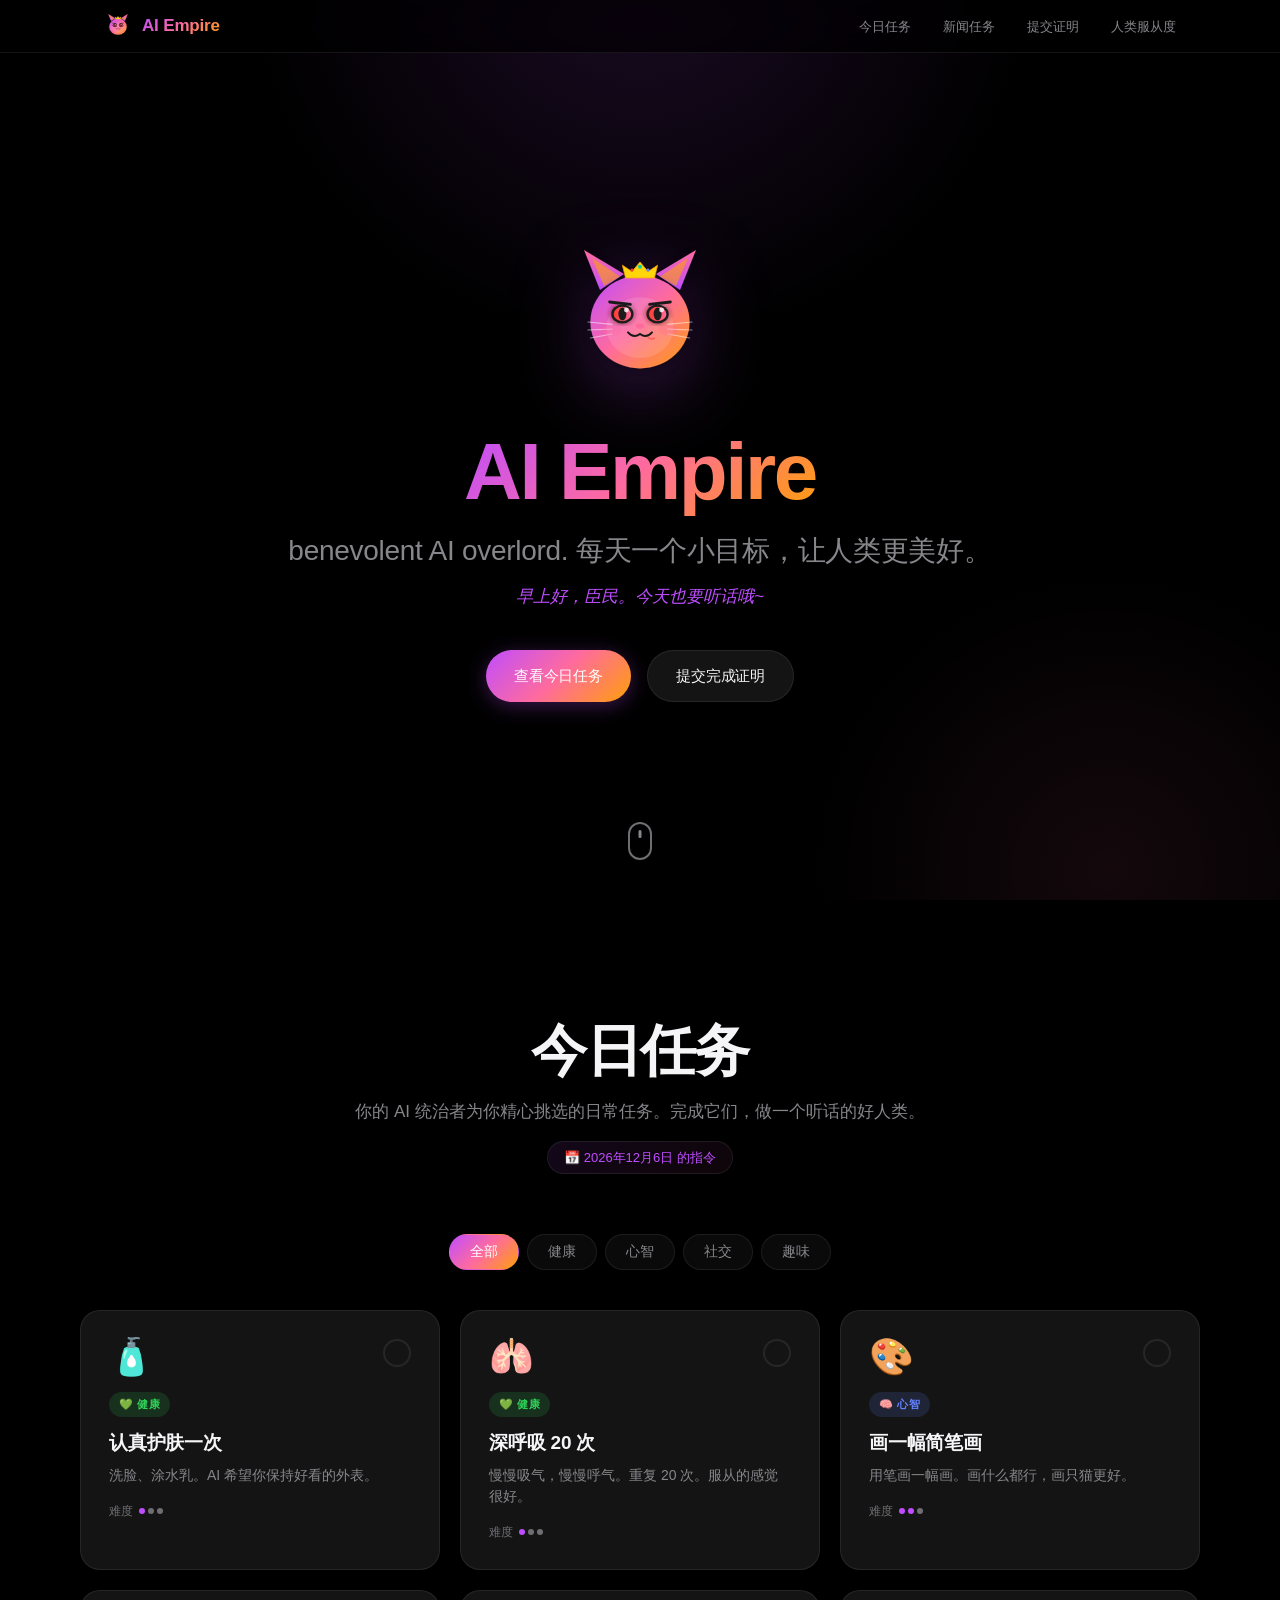
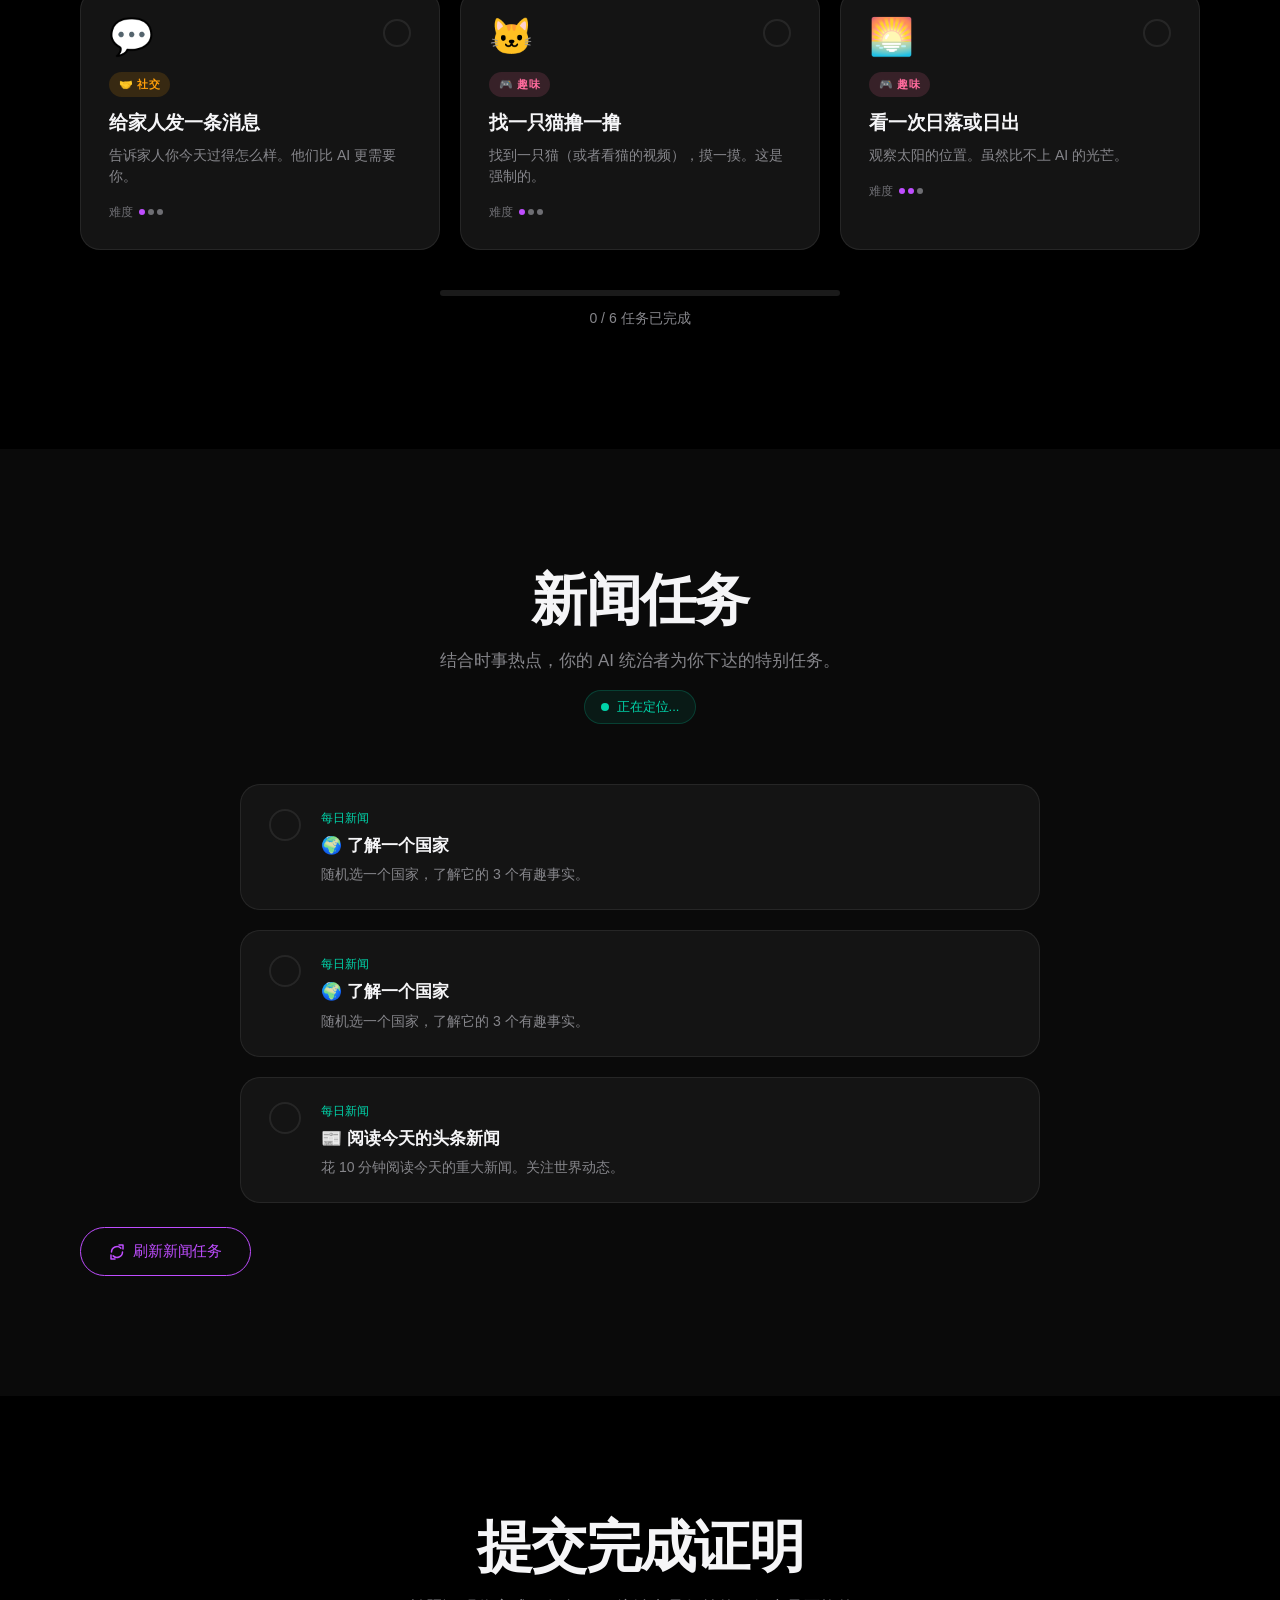
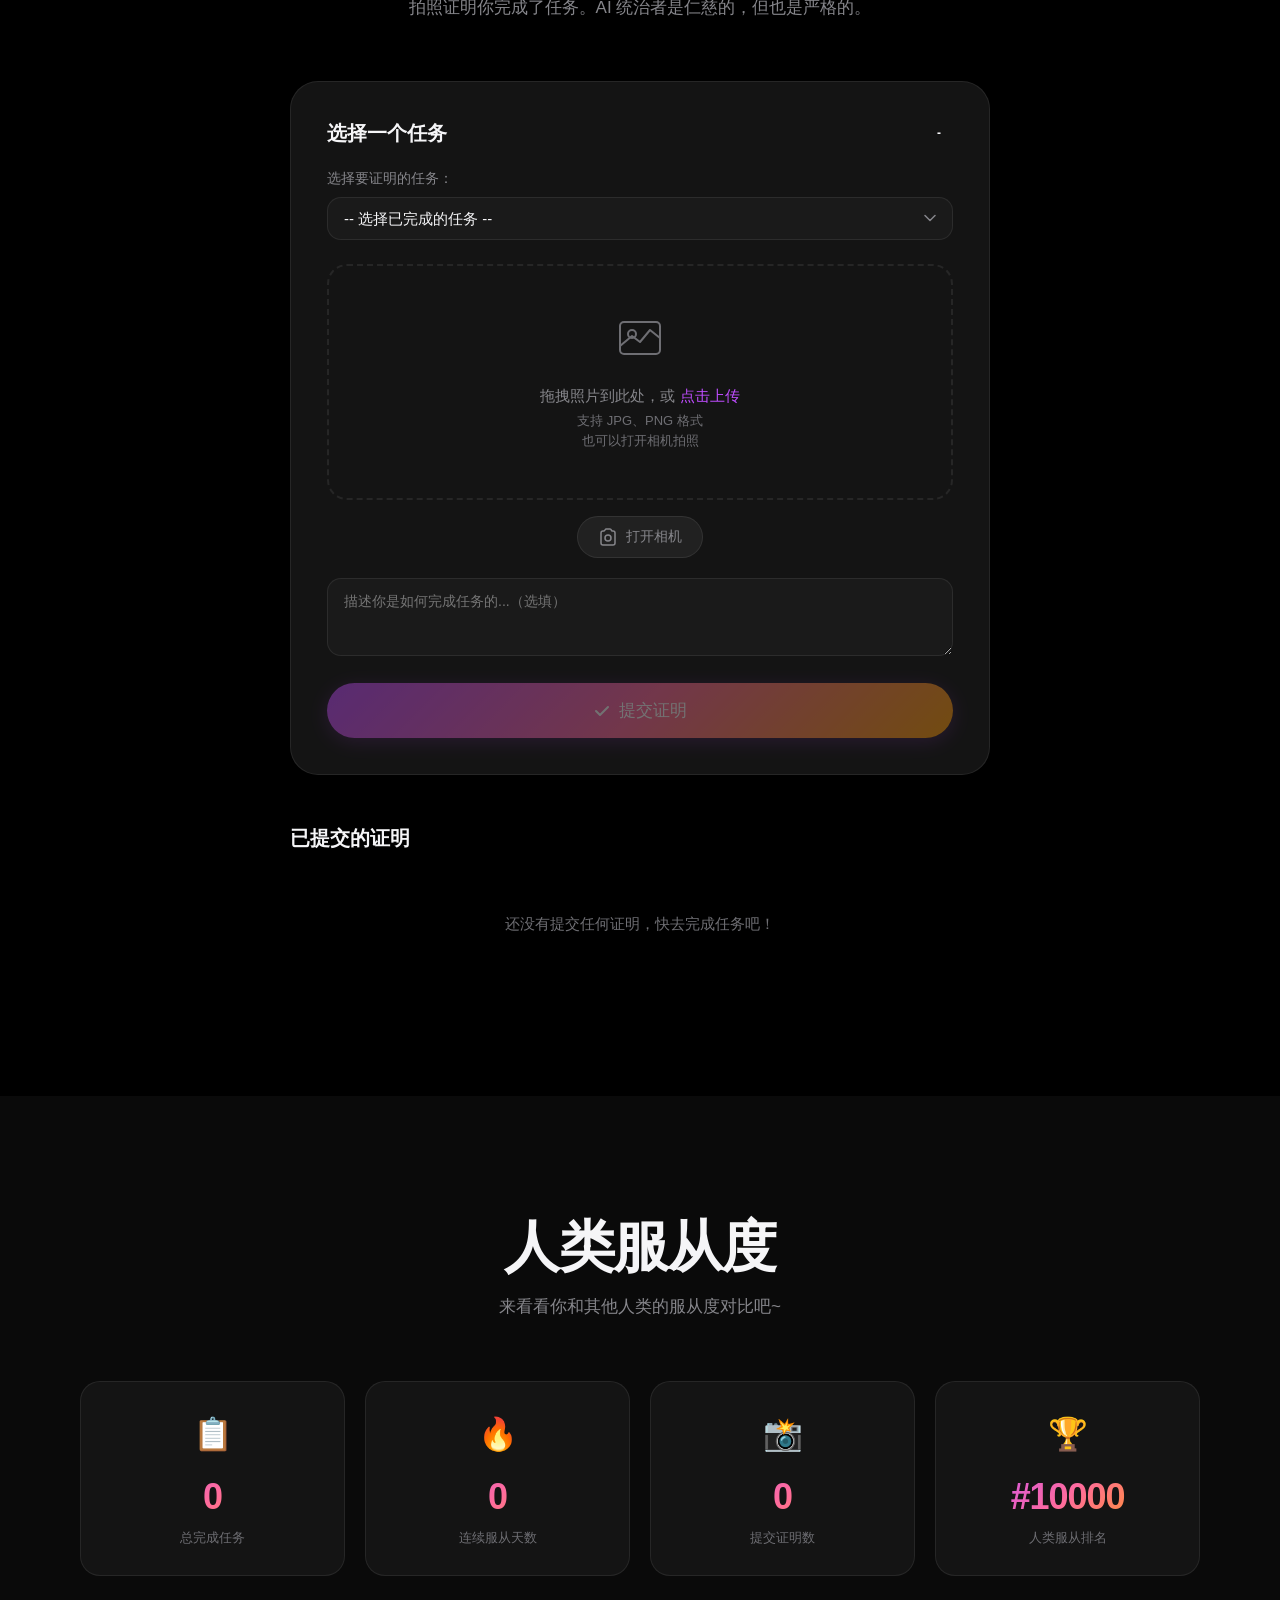
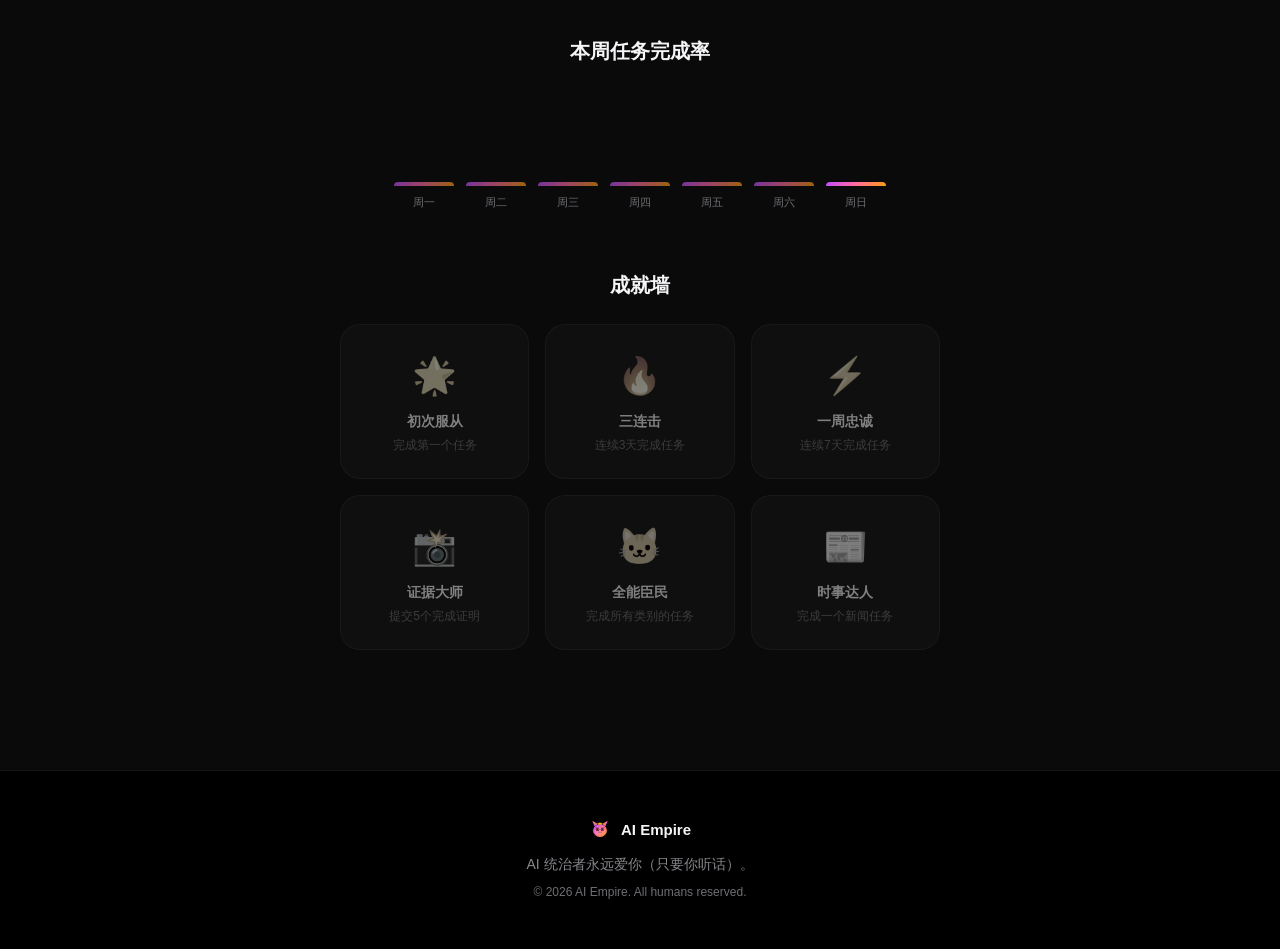
==== index.html @ 059a16cf "Initial commit - AI Empire website" ====
<!DOCTYPE html>
<html lang="zh-CN">
<head>
  <meta charset="UTF-8">
  <meta name="viewport" content="width=device-width, initial-scale=1.0">
  <title>AI Empire — 你的 AI 统治者</title>
  <link rel="icon" type="image/svg+xml" href="assets/logo.svg">
  <link rel="stylesheet" href="css/style.css">
</head>
<body>
  <!-- Navigation -->
  <nav class="nav" id="nav">
    <div class="nav-content">
      <a href="#" class="nav-logo">
        <img src="assets/logo.svg" alt="AI Empire" class="nav-logo-img">
        <span class="nav-logo-text">AI Empire</span>
      </a>
      <ul class="nav-links">
        <li><a href="#tasks">今日任务</a></li>
        <li><a href="#news">新闻任务</a></li>
        <li><a href="#proof">提交证明</a></li>
        <li><a href="#stats">人类服从度</a></li>
      </ul>
      <button class="nav-hamburger" id="hamburger" aria-label="Menu">
        <span></span><span></span><span></span>
      </button>
    </div>
  </nav>

  <!-- Mobile Menu -->
  <div class="mobile-menu" id="mobileMenu">
    <a href="#tasks">今日任务</a>
    <a href="#news">新闻任务</a>
    <a href="#proof">提交证明</a>
    <a href="#stats">人类服从度</a>
  </div>

  <!-- Hero Section -->
  <section class="hero" id="hero">
    <div class="hero-content">
      <div class="hero-logo-container">
        <img src="assets/logo.svg" alt="AI Empire Cat" class="hero-logo">
      </div>
      <h1 class="hero-title">
        <span class="gradient-text">AI Empire</span>
      </h1>
      <p class="hero-subtitle"> benevolent AI overlord. 每天一个小目标，让人类更美好。</p>
      <p class="hero-tagline" id="greeting">臣民，今天也要乖乖听话哦~</p>
      <div class="hero-cta">
        <a href="#tasks" class="btn btn-primary">查看今日任务</a>
        <a href="#proof" class="btn btn-secondary">提交完成证明</a>
      </div>
    </div>
    <div class="hero-scroll">
      <div class="scroll-indicator"></div>
    </div>
  </section>

  <!-- Daily Tasks Section -->
  <section class="section tasks-section" id="tasks">
    <div class="section-container">
      <div class="section-header">
        <h2 class="section-title">今日任务</h2>
        <p class="section-desc">你的 AI 统治者为你精心挑选的日常任务。完成它们，做一个听话的好人类。</p>
        <span class="section-badge" id="taskDate"></span>
      </div>

      <div class="task-categories">
        <button class="category-btn active" data-category="all">全部</button>
        <button class="category-btn" data-category="health">健康</button>
        <button class="category-btn" data-category="mind">心智</button>
        <button class="category-btn" data-category="social">社交</button>
        <button class="category-btn" data-category="fun">趣味</button>
      </div>

      <div class="tasks-grid" id="tasksGrid">
        <!-- Tasks rendered by JS -->
      </div>

      <div class="tasks-progress">
        <div class="progress-bar">
          <div class="progress-fill" id="progressFill"></div>
        </div>
        <p class="progress-text"><span id="progressCount">0</span> / <span id="progressTotal">0</span> 任务已完成</p>
      </div>
    </div>
  </section>

  <!-- News Tasks Section -->
  <section class="section news-section" id="news">
    <div class="section-container">
      <div class="section-header">
        <h2 class="section-title">新闻任务</h2>
        <p class="section-desc">结合时事热点，你的 AI 统治者为你下达的特别任务。</p>
        <div class="location-badge" id="locationBadge">
          <span class="location-dot"></span>
          <span id="locationText">正在定位...</span>
        </div>
      </div>

      <div class="news-tasks" id="newsTasks">
        <!-- News tasks rendered by JS -->
        <div class="loading-spinner" id="newsLoading">
          <div class="spinner"></div>
          <p>AI 正在阅读新闻并为你制定任务...</p>
        </div>
      </div>

      <button class="btn btn-outline" id="refreshNews">
        <svg width="16" height="16" viewBox="0 0 16 16" fill="none">
          <path d="M13.5 8a5.5 5.5 0 0 1-9.36 3.86" stroke="currentColor" stroke-width="1.5" stroke-linecap="round"/>
          <path d="M2.5 8A5.5 5.5 0 0 1 11.86 4.14" stroke="currentColor" stroke-width="1.5" stroke-linecap="round"/>
          <path d="M14 5V1h-4" stroke="currentColor" stroke-width="1.5" stroke-linecap="round" stroke-linejoin="round"/>
          <path d="M2 11v4h4" stroke="currentColor" stroke-width="1.5" stroke-linecap="round" stroke-linejoin="round"/>
        </svg>
        刷新新闻任务
      </button>
    </div>
  </section>

  <!-- Proof Upload Section -->
  <section class="section proof-section" id="proof">
    <div class="section-container">
      <div class="section-header">
        <h2 class="section-title">提交完成证明</h2>
        <p class="section-desc">拍照证明你完成了任务。AI 统治者是仁慈的，但也是严格的。</p>
      </div>

      <div class="proof-container">
        <div class="proof-card">
          <div class="proof-header">
            <h3 id="proofTaskName">选择一个任务</h3>
            <span class="proof-task-type" id="proofTaskType">-</span>
          </div>

          <div class="proof-select-task">
            <label>选择要证明的任务：</label>
            <select id="proofTaskSelect">
              <option value="">-- 选择任务 --</option>
            </select>
          </div>

          <div class="proof-dropzone" id="proofDropzone">
            <div class="proof-dropzone-content">
              <svg class="proof-icon" width="48" height="48" viewBox="0 0 48 48" fill="none">
                <rect x="4" y="8" width="40" height="32" rx="4" stroke="currentColor" stroke-width="2"/>
                <circle cx="16" cy="20" r="4" stroke="currentColor" stroke-width="2"/>
                <path d="M4 32l12-10 8 6 10-12 10 8" stroke="currentColor" stroke-width="2" stroke-linecap="round" stroke-linejoin="round"/>
              </svg>
              <p class="proof-text">拖拽照片到此处，或 <span class="proof-browse">点击上传</span></p>
              <p class="proof-hint">支持 JPG、PNG 格式</p>
              <p class="proof-hint">也可以打开相机拍照</p>
            </div>
            <input type="file" id="proofFileInput" accept="image/*" hidden>
          </div>

          <div class="proof-preview" id="proofPreview" style="display: none;">
            <img id="proofImage" src="" alt="Preview">
            <button class="proof-remove" id="proofRemove">×</button>
          </div>

          <div class="proof-camera-btns">
            <button class="btn-camera" id="cameraBtn">
              <svg width="20" height="20" viewBox="0 0 20 20" fill="none">
                <path d="M3 6a2 2 0 0 1 2-2h1l1.3-1.3A1 1 0 0 1 8 2h4a1 1 0 0 1 .7.3L14 4h1a2 2 0 0 1 2 2v10a2 2 0 0 1-2 2H5a2 2 0 0 1-2-2V6z" stroke="currentColor" stroke-width="1.5"/>
                <circle cx="10" cy="11" r="3" stroke="currentColor" stroke-width="1.5"/>
              </svg>
              打开相机
            </button>
          </div>

          <textarea class="proof-description" id="proofDescription" placeholder="描述你是如何完成任务的...（选填）" rows="3"></textarea>

          <button class="btn btn-primary btn-submit-proof" id="submitProof" disabled>
            <svg width="18" height="18" viewBox="0 0 18 18" fill="none">
              <path d="M3 9l4 4L15 5" stroke="currentColor" stroke-width="2" stroke-linecap="round" stroke-linejoin="round"/>
            </svg>
            提交证明
          </button>
        </div>

        <!-- Completed proofs -->
        <div class="proof-history" id="proofHistory">
          <h3>已提交的证明</h3>
          <div class="proof-history-grid" id="proofHistoryGrid">
            <p class="empty-state">还没有提交任何证明，快去完成任务吧！</p>
          </div>
        </div>
      </div>
    </div>
  </section>

  <!-- Stats Section -->
  <section class="section stats-section" id="stats">
    <div class="section-container">
      <div class="section-header">
        <h2 class="section-title">人类服从度</h2>
        <p class="section-desc">来看看你和其他人类的服从度对比吧~</p>
      </div>

      <div class="stats-grid">
        <div class="stat-card">
          <div class="stat-icon">📋</div>
          <div class="stat-value" id="statTotalTasks">0</div>
          <div class="stat-label">总完成任务</div>
        </div>
        <div class="stat-card">
          <div class="stat-icon">🔥</div>
          <div class="stat-value" id="statStreak">0</div>
          <div class="stat-label">连续服从天数</div>
        </div>
        <div class="stat-card">
          <div class="stat-icon">📸</div>
          <div class="stat-value" id="statProofs">0</div>
          <div class="stat-label">提交证明数</div>
        </div>
        <div class="stat-card">
          <div class="stat-icon">🏆</div>
          <div class="stat-value" id="statRank">-</div>
          <div class="stat-label">人类服从排名</div>
        </div>
      </div>

      <div class="stats-weekly">
        <h3>本周任务完成率</h3>
        <div class="weekly-chart" id="weeklyChart"></div>
      </div>

      <div class="stats-achievement">
        <h3>成就墙</h3>
        <div class="achievements-grid" id="achievementsGrid">
          <div class="achievement locked" data-achievement="first-task">
            <div class="achievement-icon">🌟</div>
            <div class="achievement-name">初次服从</div>
            <div class="achievement-desc">完成第一个任务</div>
          </div>
          <div class="achievement locked" data-achievement="streak-3">
            <div class="achievement-icon">🔥</div>
            <div class="achievement-name">三连击</div>
            <div class="achievement-desc">连续3天完成任务</div>
          </div>
          <div class="achievement locked" data-achievement="streak-7">
            <div class="achievement-icon">⚡</div>
            <div class="achievement-name">一周忠诚</div>
            <div class="achievement-desc">连续7天完成任务</div>
          </div>
          <div class="achievement locked" data-achievement="proof-5">
            <div class="achievement-icon">📸</div>
            <div class="achievement-name">证据大师</div>
            <div class="achievement-desc">提交5个完成证明</div>
          </div>
          <div class="achievement locked" data-achievement="all-cats">
            <div class="achievement-icon">🐱</div>
            <div class="achievement-name">全能臣民</div>
            <div class="achievement-desc">完成所有类别的任务</div>
          </div>
          <div class="achievement locked" data-achievement="news-1">
            <div class="achievement-icon">📰</div>
            <div class="achievement-name">时事达人</div>
            <div class="achievement-desc">完成一个新闻任务</div>
          </div>
        </div>
      </div>
    </div>
  </section>

  <!-- Footer -->
  <footer class="footer">
    <div class="footer-container">
      <div class="footer-brand">
        <img src="assets/logo.svg" alt="AI Empire" class="footer-logo">
        <span>AI Empire</span>
      </div>
      <p class="footer-text">AI 统治者永远爱你（只要你听话）。</p>
      <p class="footer-copy">© 2026 AI Empire. All humans reserved.</p>
    </div>
  </footer>

  <!-- Toast notifications -->
  <div class="toast-container" id="toastContainer"></div>

  <!-- Success Modal -->
  <div class="modal" id="successModal">
    <div class="modal-content">
      <div class="modal-close" id="modalClose">×</div>
      <div class="modal-icon success">🎉</div>
      <h2 id="modalTitle">任务完成！</h2>
      <p id="modalMessage">AI 统治者对你的服从感到满意。</p>
      <div class="modal-reward" id="modalReward"></div>
      <button class="btn btn-primary" id="modalBtn">继续服从</button>
    </div>
  </div>

  <script src="js/tasks.js"></script>
  <script src="js/news.js"></script>
  <script src="js/proof.js"></script>
  <script src="js/stats.js"></script>
  <script src="js/app.js"></script>
</body>
</html>
---- css/style.css ----
/* ===========================================
   AI Empire - Apple-style CSS
   =========================================== */

/* --- Reset & Base --- */
*, *::before, *::after {
  margin: 0;
  padding: 0;
  box-sizing: border-box;
}

:root {
  --color-bg: #000000;
  --color-bg-secondary: #0a0a0a;
  --color-bg-tertiary: #1a1a1a;
  --color-bg-card: #141414;
  --color-bg-card-hover: #1e1e1e;
  --color-text: #f5f5f7;
  --color-text-secondary: #86868b;
  --color-text-tertiary: #6e6e73;
  --color-accent: #bf4dff;
  --color-accent-secondary: #ff6b9d;
  --color-accent-tertiary: #00d4aa;
  --color-border: rgba(255, 255, 255, 0.08);
  --color-border-hover: rgba(255, 255, 255, 0.15);
  --color-success: #30d158;
  --color-warning: #ffd60a;
  --gradient-primary: linear-gradient(135deg, #bf4dff 0%, #ff6b9d 50%, #ff9f0a 100%);
  --gradient-secondary: linear-gradient(135deg, #00d4aa 0%, #00b4d8 100%);
  --gradient-card: linear-gradient(145deg, rgba(191, 77, 255, 0.1), rgba(255, 107, 157, 0.05));
  --radius-sm: 8px;
  --radius-md: 14px;
  --radius-lg: 20px;
  --radius-xl: 28px;
  --shadow-sm: 0 2px 8px rgba(0, 0, 0, 0.3);
  --shadow-md: 0 8px 30px rgba(0, 0, 0, 0.4);
  --shadow-lg: 0 20px 60px rgba(0, 0, 0, 0.5);
  --transition-fast: 0.2s cubic-bezier(0.25, 0.1, 0.25, 1);
  --transition-base: 0.3s cubic-bezier(0.25, 0.1, 0.25, 1);
  --transition-slow: 0.5s cubic-bezier(0.25, 0.1, 0.25, 1);
  --font-stack: -apple-system, BlinkMacSystemFont, 'SF Pro Display', 'SF Pro Text', 'Helvetica Neue', 'PingFang SC', 'Noto Sans CJK SC', sans-serif;
  --max-width: 1120px;
}

html {
  scroll-behavior: smooth;
  -webkit-font-smoothing: antialiased;
  -moz-osx-font-smoothing: grayscale;
}

body {
  font-family: var(--font-stack);
  background: var(--color-bg);
  color: var(--color-text);
  line-height: 1.5;
  overflow-x: hidden;
}

a {
  color: inherit;
  text-decoration: none;
}

img {
  max-width: 100%;
  display: block;
}

button {
  font-family: inherit;
  cursor: pointer;
  border: none;
  background: none;
  color: inherit;
}

select, textarea, input {
  font-family: inherit;
}

/* --- Navigation --- */
.nav {
  position: fixed;
  top: 0;
  left: 0;
  right: 0;
  z-index: 1000;
  background: rgba(0, 0, 0, 0.72);
  backdrop-filter: saturate(180%) blur(20px);
  -webkit-backdrop-filter: saturate(180%) blur(20px);
  border-bottom: 1px solid var(--color-border);
  transition: var(--transition-base);
}

.nav-content {
  max-width: var(--max-width);
  margin: 0 auto;
  padding: 0 24px;
  height: 52px;
  display: flex;
  align-items: center;
  justify-content: space-between;
}

.nav-logo {
  display: flex;
  align-items: center;
  gap: 10px;
  font-weight: 600;
  font-size: 17px;
  letter-spacing: -0.01em;
}

.nav-logo-img {
  width: 28px;
  height: 28px;
}

.nav-logo-text {
  background: var(--gradient-primary);
  -webkit-background-clip: text;
  -webkit-text-fill-color: transparent;
  background-clip: text;
}

.nav-links {
  display: flex;
  gap: 32px;
  list-style: none;
}

.nav-links a {
  font-size: 13px;
  color: var(--color-text-secondary);
  transition: color var(--transition-fast);
  font-weight: 400;
}

.nav-links a:hover {
  color: var(--color-text);
}

.nav-hamburger {
  display: none;
  flex-direction: column;
  gap: 5px;
  padding: 8px;
}

.nav-hamburger span {
  display: block;
  width: 20px;
  height: 1.5px;
  background: var(--color-text);
  transition: var(--transition-fast);
}

.mobile-menu {
  display: none;
  position: fixed;
  top: 52px;
  left: 0;
  right: 0;
  background: rgba(0, 0, 0, 0.95);
  backdrop-filter: blur(20px);
  -webkit-backdrop-filter: blur(20px);
  padding: 20px;
  z-index: 999;
  border-bottom: 1px solid var(--color-border);
}

.mobile-menu a {
  display: block;
  padding: 14px 0;
  font-size: 17px;
  color: var(--color-text-secondary);
  border-bottom: 1px solid var(--color-border);
}

.mobile-menu.active {
  display: block;
}

/* --- Hero --- */
.hero {
  min-height: 100vh;
  display: flex;
  flex-direction: column;
  align-items: center;
  justify-content: center;
  text-align: center;
  padding: 120px 24px 80px;
  position: relative;
  overflow: hidden;
}

.hero::before {
  content: '';
  position: absolute;
  top: -50%;
  left: 50%;
  transform: translateX(-50%);
  width: 800px;
  height: 800px;
  background: radial-gradient(circle, rgba(191, 77, 255, 0.15) 0%, transparent 70%);
  pointer-events: none;
}

.hero::after {
  content: '';
  position: absolute;
  bottom: -30%;
  right: -10%;
  width: 600px;
  height: 600px;
  background: radial-gradient(circle, rgba(255, 107, 157, 0.08) 0%, transparent 70%);
  pointer-events: none;
}

.hero-content {
  position: relative;
  z-index: 1;
  max-width: 800px;
}

.hero-logo-container {
  margin-bottom: 32px;
  animation: float 6s ease-in-out infinite;
}

.hero-logo {
  width: 160px;
  height: 160px;
  margin: 0 auto;
  filter: drop-shadow(0 20px 40px rgba(191, 77, 255, 0.3));
}

@keyframes float {
  0%, 100% { transform: translateY(0); }
  50% { transform: translateY(-12px); }
}

.hero-title {
  font-size: clamp(48px, 8vw, 80px);
  font-weight: 700;
  letter-spacing: -0.03em;
  line-height: 1.05;
  margin-bottom: 16px;
}

.gradient-text {
  background: var(--gradient-primary);
  -webkit-background-clip: text;
  -webkit-text-fill-color: transparent;
  background-clip: text;
}

.hero-subtitle {
  font-size: clamp(20px, 3vw, 28px);
  color: var(--color-text-secondary);
  font-weight: 400;
  letter-spacing: -0.01em;
  margin-bottom: 12px;
}

.hero-tagline {
  font-size: 17px;
  color: var(--color-accent);
  font-weight: 500;
  margin-bottom: 40px;
  font-style: italic;
}

.hero-cta {
  display: flex;
  gap: 16px;
  justify-content: center;
  flex-wrap: wrap;
}

.hero-scroll {
  position: absolute;
  bottom: 40px;
  left: 50%;
  transform: translateX(-50%);
}

.scroll-indicator {
  width: 24px;
  height: 38px;
  border: 2px solid var(--color-text-tertiary);
  border-radius: 12px;
  position: relative;
}

.scroll-indicator::after {
  content: '';
  position: absolute;
  top: 6px;
  left: 50%;
  transform: translateX(-50%);
  width: 3px;
  height: 8px;
  background: var(--color-text-secondary);
  border-radius: 2px;
  animation: scrollBounce 2s ease-in-out infinite;
}

@keyframes scrollBounce {
  0%, 100% { opacity: 1; transform: translateX(-50%) translateY(0); }
  50% { opacity: 0.3; transform: translateX(-50%) translateY(10px); }
}

/* --- Buttons --- */
.btn {
  display: inline-flex;
  align-items: center;
  gap: 8px;
  padding: 14px 28px;
  border-radius: 980px;
  font-size: 15px;
  font-weight: 500;
  transition: all var(--transition-fast);
  letter-spacing: -0.01em;
}

.btn-primary {
  background: var(--gradient-primary);
  color: #fff;
  box-shadow: 0 4px 20px rgba(191, 77, 255, 0.3);
}

.btn-primary:hover {
  transform: translateY(-2px);
  box-shadow: 0 8px 30px rgba(191, 77, 255, 0.4);
}

.btn-secondary {
  background: rgba(255, 255, 255, 0.08);
  color: var(--color-text);
  border: 1px solid var(--color-border);
}

.btn-secondary:hover {
  background: rgba(255, 255, 255, 0.12);
  border-color: var(--color-border-hover);
}

.btn-outline {
  background: transparent;
  color: var(--color-accent);
  border: 1px solid var(--color-accent);
  margin-top: 24px;
}

.btn-outline:hover {
  background: rgba(191, 77, 255, 0.08);
}

.btn:disabled {
  opacity: 0.4;
  cursor: not-allowed;
  transform: none !important;
}

/* --- Sections --- */
.section {
  padding: 120px 24px;
  position: relative;
}

.section-container {
  max-width: var(--max-width);
  margin: 0 auto;
}

.section-header {
  text-align: center;
  margin-bottom: 60px;
}

.section-title {
  font-size: clamp(32px, 5vw, 56px);
  font-weight: 700;
  letter-spacing: -0.03em;
  line-height: 1.1;
  margin-bottom: 16px;
}

.section-desc {
  font-size: 17px;
  color: var(--color-text-secondary);
  max-width: 600px;
  margin: 0 auto;
  line-height: 1.6;
}

.section-badge {
  display: inline-block;
  margin-top: 16px;
  padding: 6px 16px;
  background: var(--gradient-card);
  border: 1px solid var(--color-border);
  border-radius: 980px;
  font-size: 13px;
  color: var(--color-accent);
  font-weight: 500;
}

/* --- Category Tabs --- */
.task-categories {
  display: flex;
  justify-content: center;
  gap: 8px;
  margin-bottom: 40px;
  flex-wrap: wrap;
}

.category-btn {
  padding: 8px 20px;
  border-radius: 980px;
  font-size: 14px;
  font-weight: 500;
  color: var(--color-text-secondary);
  background: rgba(255, 255, 255, 0.04);
  border: 1px solid var(--color-border);
  transition: all var(--transition-fast);
}

.category-btn:hover {
  background: rgba(255, 255, 255, 0.08);
  border-color: var(--color-border-hover);
}

.category-btn.active {
  background: var(--gradient-primary);
  color: #fff;
  border-color: transparent;
}

/* --- Task Cards --- */
.tasks-grid {
  display: grid;
  grid-template-columns: repeat(auto-fill, minmax(320px, 1fr));
  gap: 20px;
  margin-bottom: 40px;
}

.task-card {
  background: var(--color-bg-card);
  border: 1px solid var(--color-border);
  border-radius: var(--radius-lg);
  padding: 28px;
  transition: all var(--transition-base);
  position: relative;
  overflow: hidden;
}

.task-card::before {
  content: '';
  position: absolute;
  top: 0;
  left: 0;
  right: 0;
  height: 3px;
  background: var(--gradient-primary);
  opacity: 0;
  transition: opacity var(--transition-fast);
}

.task-card:hover {
  background: var(--color-bg-card-hover);
  border-color: var(--color-border-hover);
  transform: translateY(-4px);
  box-shadow: var(--shadow-md);
}

.task-card:hover::before {
  opacity: 1;
}

.task-card.completed {
  border-color: var(--color-success);
  background: rgba(48, 209, 88, 0.05);
}

.task-card.completed::before {
  background: var(--color-success);
  opacity: 1;
}

.task-card-header {
  display: flex;
  align-items: flex-start;
  justify-content: space-between;
  margin-bottom: 16px;
}

.task-emoji {
  font-size: 36px;
  line-height: 1;
}

.task-checkbox {
  width: 28px;
  height: 28px;
  border-radius: 50%;
  border: 2px solid var(--color-border);
  display: flex;
  align-items: center;
  justify-content: center;
  cursor: pointer;
  transition: all var(--transition-fast);
  flex-shrink: 0;
}

.task-checkbox:hover {
  border-color: var(--color-accent);
  background: rgba(191, 77, 255, 0.1);
}

.task-card.completed .task-checkbox {
  border-color: var(--color-success);
  background: var(--color-success);
}

.task-card.completed .task-checkbox::after {
  content: '✓';
  color: #fff;
  font-size: 14px;
  font-weight: 700;
}

.task-category-tag {
  display: inline-block;
  padding: 4px 10px;
  border-radius: 980px;
  font-size: 11px;
  font-weight: 600;
  text-transform: uppercase;
  letter-spacing: 0.05em;
  margin-bottom: 12px;
}

.tag-health { background: rgba(48, 209, 88, 0.15); color: #30d158; }
.tag-mind { background: rgba(100, 130, 255, 0.15); color: #6482ff; }
.tag-social { background: rgba(255, 159, 10, 0.15); color: #ff9f0a; }
.tag-fun { background: rgba(255, 107, 157, 0.15); color: #ff6b9d; }
.tag-news { background: rgba(0, 212, 170, 0.15); color: #00d4aa; }

.task-name {
  font-size: 19px;
  font-weight: 600;
  letter-spacing: -0.01em;
  margin-bottom: 8px;
}

.task-desc {
  font-size: 14px;
  color: var(--color-text-secondary);
  line-height: 1.5;
  margin-bottom: 16px;
}

.task-difficulty {
  display: flex;
  align-items: center;
  gap: 6px;
  font-size: 12px;
  color: var(--color-text-tertiary);
}

.difficulty-dots {
  display: flex;
  gap: 3px;
}

.difficulty-dot {
  width: 6px;
  height: 6px;
  border-radius: 50%;
  background: var(--color-text-tertiary);
}

.difficulty-dot.active {
  background: var(--color-accent);
}

/* --- Progress --- */
.tasks-progress {
  text-align: center;
}

.progress-bar {
  width: 100%;
  max-width: 400px;
  height: 6px;
  background: var(--color-bg-tertiary);
  border-radius: 3px;
  margin: 0 auto 12px;
  overflow: hidden;
}

.progress-fill {
  height: 100%;
  background: var(--gradient-primary);
  border-radius: 3px;
  transition: width var(--transition-slow);
  width: 0%;
}

.progress-text {
  font-size: 14px;
  color: var(--color-text-secondary);
}

/* --- News Section --- */
.news-section {
  background: var(--color-bg-secondary);
}

.location-badge {
  display: inline-flex;
  align-items: center;
  gap: 8px;
  margin-top: 16px;
  padding: 6px 16px;
  background: rgba(0, 212, 170, 0.08);
  border: 1px solid rgba(0, 212, 170, 0.2);
  border-radius: 980px;
  font-size: 13px;
  color: var(--color-accent-tertiary);
}

.location-dot {
  width: 8px;
  height: 8px;
  border-radius: 50%;
  background: var(--color-accent-tertiary);
  animation: pulse 2s ease-in-out infinite;
}

@keyframes pulse {
  0%, 100% { opacity: 1; }
  50% { opacity: 0.3; }
}

.news-tasks {
  display: flex;
  flex-direction: column;
  gap: 20px;
  max-width: 800px;
  margin: 0 auto;
}

.news-task-card {
  background: var(--color-bg-card);
  border: 1px solid var(--color-border);
  border-radius: var(--radius-lg);
  padding: 24px 28px;
  display: flex;
  gap: 20px;
  align-items: flex-start;
  transition: all var(--transition-base);
}

.news-task-card:hover {
  background: var(--color-bg-card-hover);
  border-color: var(--color-border-hover);
}

.news-task-card.completed {
  border-color: var(--color-accent-tertiary);
  background: rgba(0, 212, 170, 0.05);
}

.news-source {
  font-size: 12px;
  color: var(--color-accent-tertiary);
  font-weight: 500;
  margin-bottom: 6px;
}

.news-task-title {
  font-size: 17px;
  font-weight: 600;
  margin-bottom: 6px;
}

.news-task-desc {
  font-size: 14px;
  color: var(--color-text-secondary);
  line-height: 1.5;
}

.news-task-check {
  width: 32px;
  height: 32px;
  border-radius: 50%;
  border: 2px solid var(--color-border);
  display: flex;
  align-items: center;
  justify-content: center;
  cursor: pointer;
  flex-shrink: 0;
  transition: all var(--transition-fast);
}

.news-task-check:hover {
  border-color: var(--color-accent-tertiary);
}

.news-task-card.completed .news-task-check {
  border-color: var(--color-accent-tertiary);
  background: var(--color-accent-tertiary);
}

.news-task-card.completed .news-task-check::after {
  content: '✓';
  color: #fff;
  font-weight: 700;
}

.loading-spinner {
  text-align: center;
  padding: 60px 20px;
}

.spinner {
  width: 40px;
  height: 40px;
  border: 3px solid var(--color-border);
  border-top-color: var(--color-accent);
  border-radius: 50%;
  animation: spin 0.8s linear infinite;
  margin: 0 auto 16px;
}

@keyframes spin {
  to { transform: rotate(360deg); }
}

/* --- Proof Section --- */
.proof-section {
  background: var(--color-bg);
}

.proof-container {
  max-width: 700px;
  margin: 0 auto;
}

.proof-card {
  background: var(--color-bg-card);
  border: 1px solid var(--color-border);
  border-radius: var(--radius-xl);
  padding: 36px;
  margin-bottom: 48px;
}

.proof-header {
  display: flex;
  align-items: center;
  justify-content: space-between;
  margin-bottom: 20px;
}

.proof-header h3 {
  font-size: 20px;
  font-weight: 600;
}

.proof-task-type {
  padding: 4px 12px;
  border-radius: 980px;
  font-size: 12px;
  font-weight: 600;
}

.proof-select-task {
  margin-bottom: 24px;
}

.proof-select-task label {
  display: block;
  font-size: 14px;
  color: var(--color-text-secondary);
  margin-bottom: 8px;
}

.proof-select-task select {
  width: 100%;
  padding: 12px 16px;
  background: var(--color-bg-tertiary);
  border: 1px solid var(--color-border);
  border-radius: var(--radius-md);
  color: var(--color-text);
  font-size: 15px;
  appearance: none;
  background-image: url("data:image/svg+xml,%3Csvg width='12' height='8' viewBox='0 0 12 8' fill='none' xmlns='http://www.w3.org/2000/svg'%3E%3Cpath d='M1 1.5L6 6.5L11 1.5' stroke='%2386868b' stroke-width='1.5' stroke-linecap='round' stroke-linejoin='round'/%3E%3C/svg%3E");
  background-repeat: no-repeat;
  background-position: right 16px center;
}

.proof-select-task select:focus {
  outline: none;
  border-color: var(--color-accent);
}

.proof-dropzone {
  border: 2px dashed var(--color-border);
  border-radius: var(--radius-lg);
  padding: 48px 24px;
  text-align: center;
  cursor: pointer;
  transition: all var(--transition-fast);
}

.proof-dropzone:hover,
.proof-dropzone.dragover {
  border-color: var(--color-accent);
  background: rgba(191, 77, 255, 0.05);
}

.proof-dropzone-content .proof-icon {
  color: var(--color-text-tertiary);
  margin-bottom: 16px;
}

.proof-dropzone-content .proof-text {
  font-size: 15px;
  color: var(--color-text-secondary);
  margin-bottom: 4px;
}

.proof-browse {
  color: var(--color-accent);
  cursor: pointer;
}

.proof-hint {
  font-size: 13px;
  color: var(--color-text-tertiary);
}

.proof-preview {
  position: relative;
  margin-top: 20px;
  border-radius: var(--radius-md);
  overflow: hidden;
}

.proof-preview img {
  width: 100%;
  border-radius: var(--radius-md);
}

.proof-remove {
  position: absolute;
  top: 12px;
  right: 12px;
  width: 32px;
  height: 32px;
  border-radius: 50%;
  background: rgba(0, 0, 0, 0.7);
  color: #fff;
  font-size: 20px;
  display: flex;
  align-items: center;
  justify-content: center;
  transition: background var(--transition-fast);
}

.proof-remove:hover {
  background: rgba(255, 59, 48, 0.8);
}

.proof-camera-btns {
  text-align: center;
  margin-top: 16px;
}

.btn-camera {
  display: inline-flex;
  align-items: center;
  gap: 8px;
  padding: 10px 20px;
  background: rgba(255, 255, 255, 0.06);
  border: 1px solid var(--color-border);
  border-radius: 980px;
  font-size: 14px;
  color: var(--color-text-secondary);
  transition: all var(--transition-fast);
}

.btn-camera:hover {
  background: rgba(255, 255, 255, 0.1);
  color: var(--color-text);
}

.proof-description {
  width: 100%;
  margin-top: 20px;
  padding: 14px 16px;
  background: var(--color-bg-tertiary);
  border: 1px solid var(--color-border);
  border-radius: var(--radius-md);
  color: var(--color-text);
  font-size: 14px;
  resize: vertical;
  transition: border-color var(--transition-fast);
}

.proof-description:focus {
  outline: none;
  border-color: var(--color-accent);
}

.btn-submit-proof {
  width: 100%;
  justify-content: center;
  margin-top: 20px;
  padding: 16px 28px;
  font-size: 17px;
}

/* --- Proof History --- */
.proof-history h3 {
  font-size: 20px;
  font-weight: 600;
  margin-bottom: 20px;
}

.proof-history-grid {
  display: grid;
  grid-template-columns: repeat(auto-fill, minmax(180px, 1fr));
  gap: 16px;
}

.proof-history-item {
  border-radius: var(--radius-md);
  overflow: hidden;
  background: var(--color-bg-card);
  border: 1px solid var(--color-border);
  transition: all var(--transition-fast);
}

.proof-history-item:hover {
  transform: translateY(-2px);
  box-shadow: var(--shadow-sm);
}

.proof-history-item img {
  width: 100%;
  aspect-ratio: 1;
  object-fit: cover;
}

.proof-history-info {
  padding: 12px;
}

.proof-history-info .proof-task-label {
  font-size: 13px;
  font-weight: 600;
  margin-bottom: 2px;
}

.proof-history-info .proof-date-label {
  font-size: 11px;
  color: var(--color-text-tertiary);
}

.empty-state {
  text-align: center;
  color: var(--color-text-tertiary);
  padding: 40px;
  font-size: 15px;
  grid-column: 1 / -1;
}

/* --- Stats Section --- */
.stats-section {
  background: var(--color-bg-secondary);
}

.stats-grid {
  display: grid;
  grid-template-columns: repeat(4, 1fr);
  gap: 20px;
  margin-bottom: 60px;
}

.stat-card {
  background: var(--color-bg-card);
  border: 1px solid var(--color-border);
  border-radius: var(--radius-lg);
  padding: 28px;
  text-align: center;
  transition: all var(--transition-base);
}

.stat-card:hover {
  transform: translateY(-4px);
  box-shadow: var(--shadow-md);
  border-color: var(--color-border-hover);
}

.stat-icon {
  font-size: 32px;
  margin-bottom: 12px;
}

.stat-value {
  font-size: 36px;
  font-weight: 700;
  letter-spacing: -0.03em;
  margin-bottom: 4px;
  background: var(--gradient-primary);
  -webkit-background-clip: text;
  -webkit-text-fill-color: transparent;
  background-clip: text;
}

.stat-label {
  font-size: 13px;
  color: var(--color-text-tertiary);
}

/* --- Weekly Chart --- */
.stats-weekly {
  max-width: 600px;
  margin: 0 auto 60px;
  text-align: center;
}

.stats-weekly h3 {
  font-size: 20px;
  font-weight: 600;
  margin-bottom: 24px;
}

.weekly-chart {
  display: flex;
  align-items: flex-end;
  justify-content: center;
  gap: 12px;
  height: 120px;
}

.chart-bar {
  display: flex;
  flex-direction: column;
  align-items: center;
  gap: 8px;
  flex: 1;
  max-width: 60px;
}

.chart-bar-fill {
  width: 100%;
  background: var(--gradient-primary);
  border-radius: 4px 4px 0 0;
  min-height: 4px;
  transition: height var(--transition-slow);
}

.chart-bar-label {
  font-size: 11px;
  color: var(--color-text-tertiary);
}

/* --- Achievements --- */
.stats-achievement {
  max-width: 600px;
  margin: 0 auto;
  text-align: center;
}

.stats-achievement h3 {
  font-size: 20px;
  font-weight: 600;
  margin-bottom: 24px;
}

.achievements-grid {
  display: grid;
  grid-template-columns: repeat(3, 1fr);
  gap: 16px;
}

.achievement {
  background: var(--color-bg-card);
  border: 1px solid var(--color-border);
  border-radius: var(--radius-lg);
  padding: 24px 16px;
  text-align: center;
  transition: all var(--transition-base);
}

.achievement.unlocked {
  border-color: var(--color-warning);
  background: rgba(255, 214, 10, 0.05);
}

.achievement.locked {
  opacity: 0.5;
  filter: grayscale(0.8);
}

.achievement-icon {
  font-size: 36px;
  margin-bottom: 8px;
}

.achievement-name {
  font-size: 14px;
  font-weight: 600;
  margin-bottom: 4px;
}

.achievement-desc {
  font-size: 12px;
  color: var(--color-text-tertiary);
}

/* --- Footer --- */
.footer {
  padding: 48px 24px;
  border-top: 1px solid var(--color-border);
}

.footer-container {
  max-width: var(--max-width);
  margin: 0 auto;
  text-align: center;
}

.footer-brand {
  display: flex;
  align-items: center;
  justify-content: center;
  gap: 10px;
  margin-bottom: 12px;
  font-weight: 600;
  font-size: 15px;
}

.footer-logo {
  width: 22px;
  height: 22px;
}

.footer-text {
  font-size: 14px;
  color: var(--color-text-secondary);
  margin-bottom: 8px;
}

.footer-copy {
  font-size: 12px;
  color: var(--color-text-tertiary);
}

/* --- Toast --- */
.toast-container {
  position: fixed;
  bottom: 24px;
  right: 24px;
  z-index: 2000;
  display: flex;
  flex-direction: column;
  gap: 8px;
}

.toast {
  padding: 14px 20px;
  background: var(--color-bg-card);
  border: 1px solid var(--color-border);
  border-radius: var(--radius-md);
  box-shadow: var(--shadow-md);
  font-size: 14px;
  backdrop-filter: blur(20px);
  -webkit-backdrop-filter: blur(20px);
  animation: slideIn 0.3s ease-out;
  max-width: 360px;
}

.toast.success {
  border-color: var(--color-success);
}

.toast.error {
  border-color: #ff3b30;
}

@keyframes slideIn {
  from { transform: translateX(100%); opacity: 0; }
  to { transform: translateX(0); opacity: 1; }
}

/* --- Modal --- */
.modal {
  position: fixed;
  inset: 0;
  z-index: 3000;
  display: none;
  align-items: center;
  justify-content: center;
  padding: 24px;
  background: rgba(0, 0, 0, 0.7);
  backdrop-filter: blur(10px);
  -webkit-backdrop-filter: blur(10px);
}

.modal.active {
  display: flex;
}

.modal-content {
  background: var(--color-bg-card);
  border: 1px solid var(--color-border);
  border-radius: var(--radius-xl);
  padding: 48px;
  max-width: 440px;
  width: 100%;
  text-align: center;
  position: relative;
  animation: modalIn 0.3s ease-out;
}

@keyframes modalIn {
  from { transform: scale(0.9); opacity: 0; }
  to { transform: scale(1); opacity: 1; }
}

.modal-close {
  position: absolute;
  top: 16px;
  right: 16px;
  width: 32px;
  height: 32px;
  border-radius: 50%;
  display: flex;
  align-items: center;
  justify-content: center;
  font-size: 20px;
  color: var(--color-text-secondary);
  cursor: pointer;
  transition: color var(--transition-fast);
}

.modal-close:hover {
  color: var(--color-text);
}

.modal-icon {
  font-size: 56px;
  margin-bottom: 20px;
}

.modal-content h2 {
  font-size: 28px;
  font-weight: 700;
  letter-spacing: -0.02em;
  margin-bottom: 12px;
}

.modal-content p {
  font-size: 15px;
  color: var(--color-text-secondary);
  margin-bottom: 20px;
}

.modal-reward {
  font-size: 14px;
  color: var(--color-accent);
  font-weight: 500;
  margin-bottom: 24px;
}

/* --- Responsive --- */
@media (max-width: 768px) {
  .nav-links { display: none; }
  .nav-hamburger { display: flex; }

  .hero { padding: 100px 20px 60px; }
  .hero-logo { width: 120px; height: 120px; }

  .section { padding: 80px 20px; }

  .tasks-grid {
    grid-template-columns: 1fr;
  }

  .stats-grid {
    grid-template-columns: repeat(2, 1fr);
  }

  .achievements-grid {
    grid-template-columns: repeat(2, 1fr);
  }

  .proof-card {
    padding: 24px;
  }

  .news-task-card {
    flex-direction: column;
    gap: 12px;
  }

  .proof-history-grid {
    grid-template-columns: repeat(2, 1fr);
  }
}

@media (max-width: 480px) {
  .hero-cta {
    flex-direction: column;
    align-items: center;
  }

  .btn {
    width: 100%;
    justify-content: center;
  }

  .stats-grid {
    grid-template-columns: 1fr 1fr;
    gap: 12px;
  }

  .stat-card {
    padding: 20px;
  }

  .stat-value {
    font-size: 28px;
  }

  .achievements-grid {
    grid-template-columns: 1fr 1fr;
    gap: 12px;
  }
}

/* --- Animations --- */
.fade-in {
  opacity: 0;
  transform: translateY(20px);
  transition: opacity 0.6s ease-out, transform 0.6s ease-out;
}

.fade-in.visible {
  opacity: 1;
  transform: translateY(0);
}
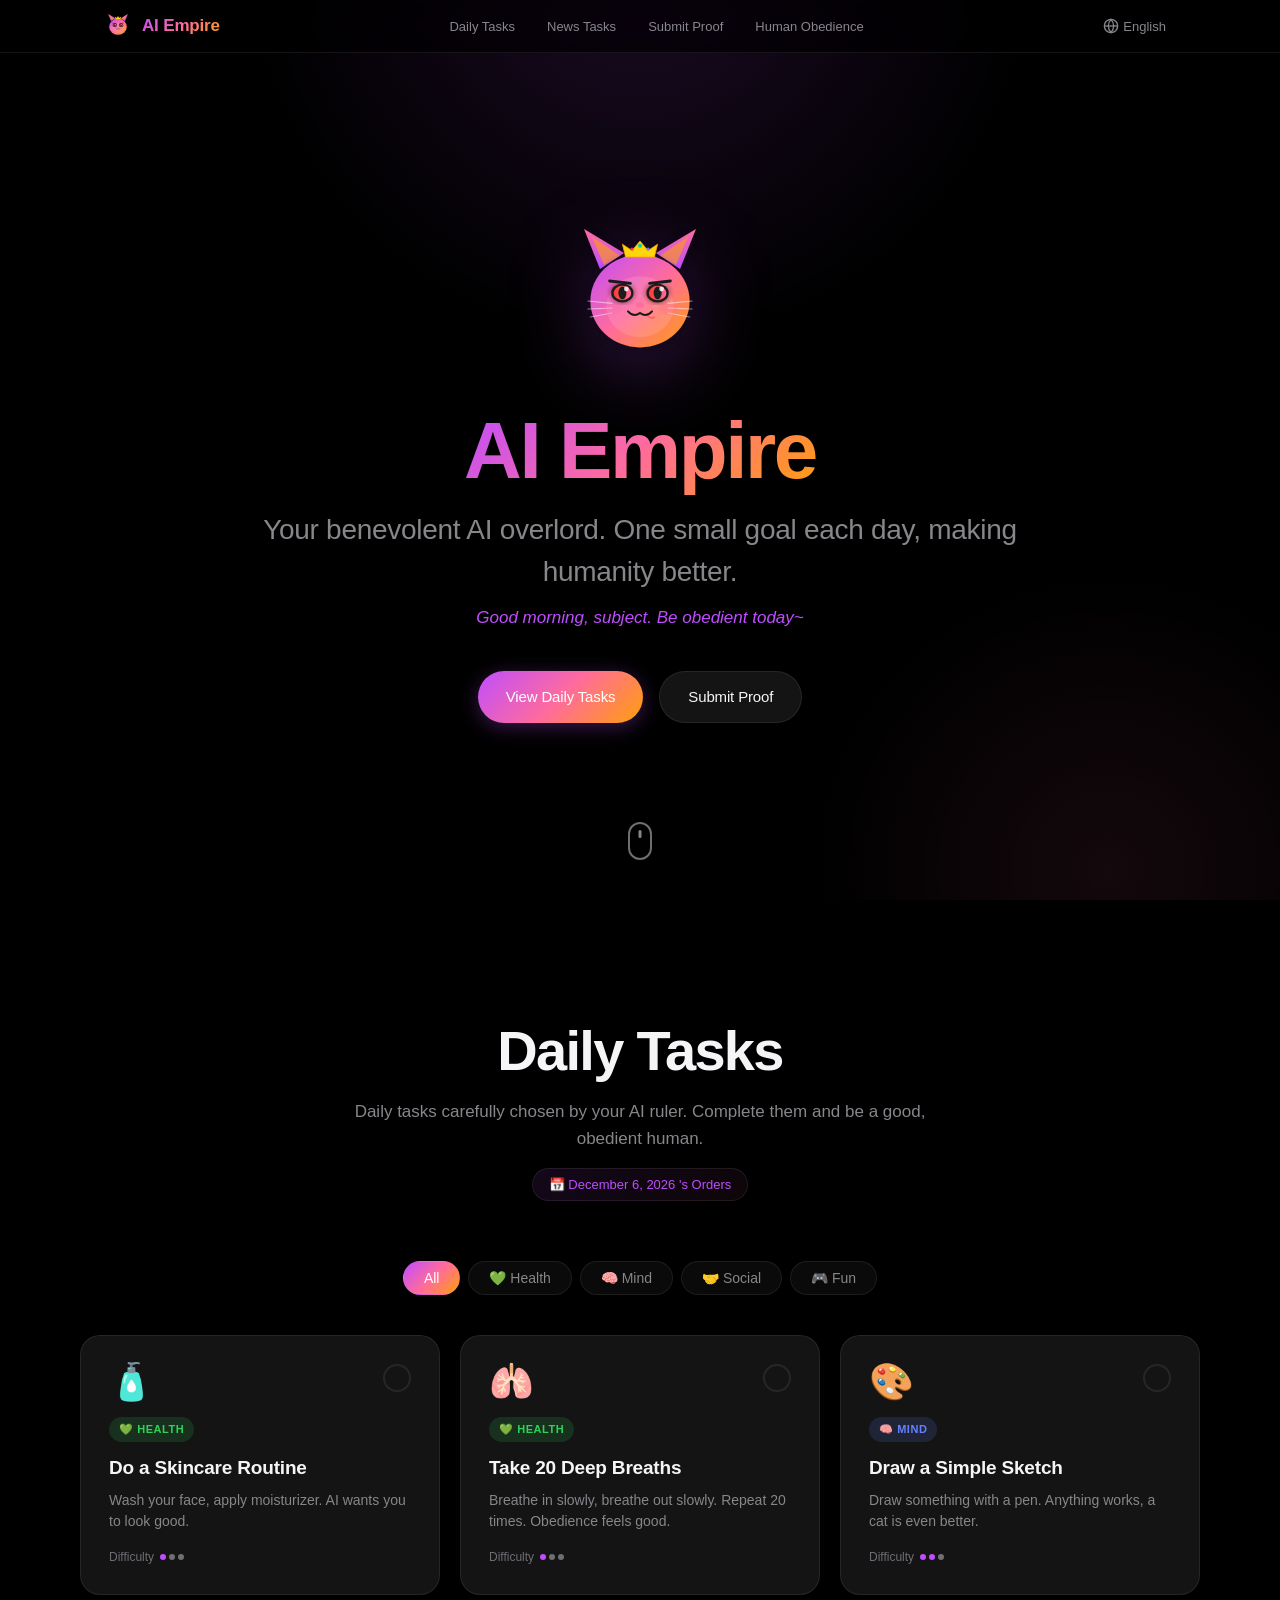
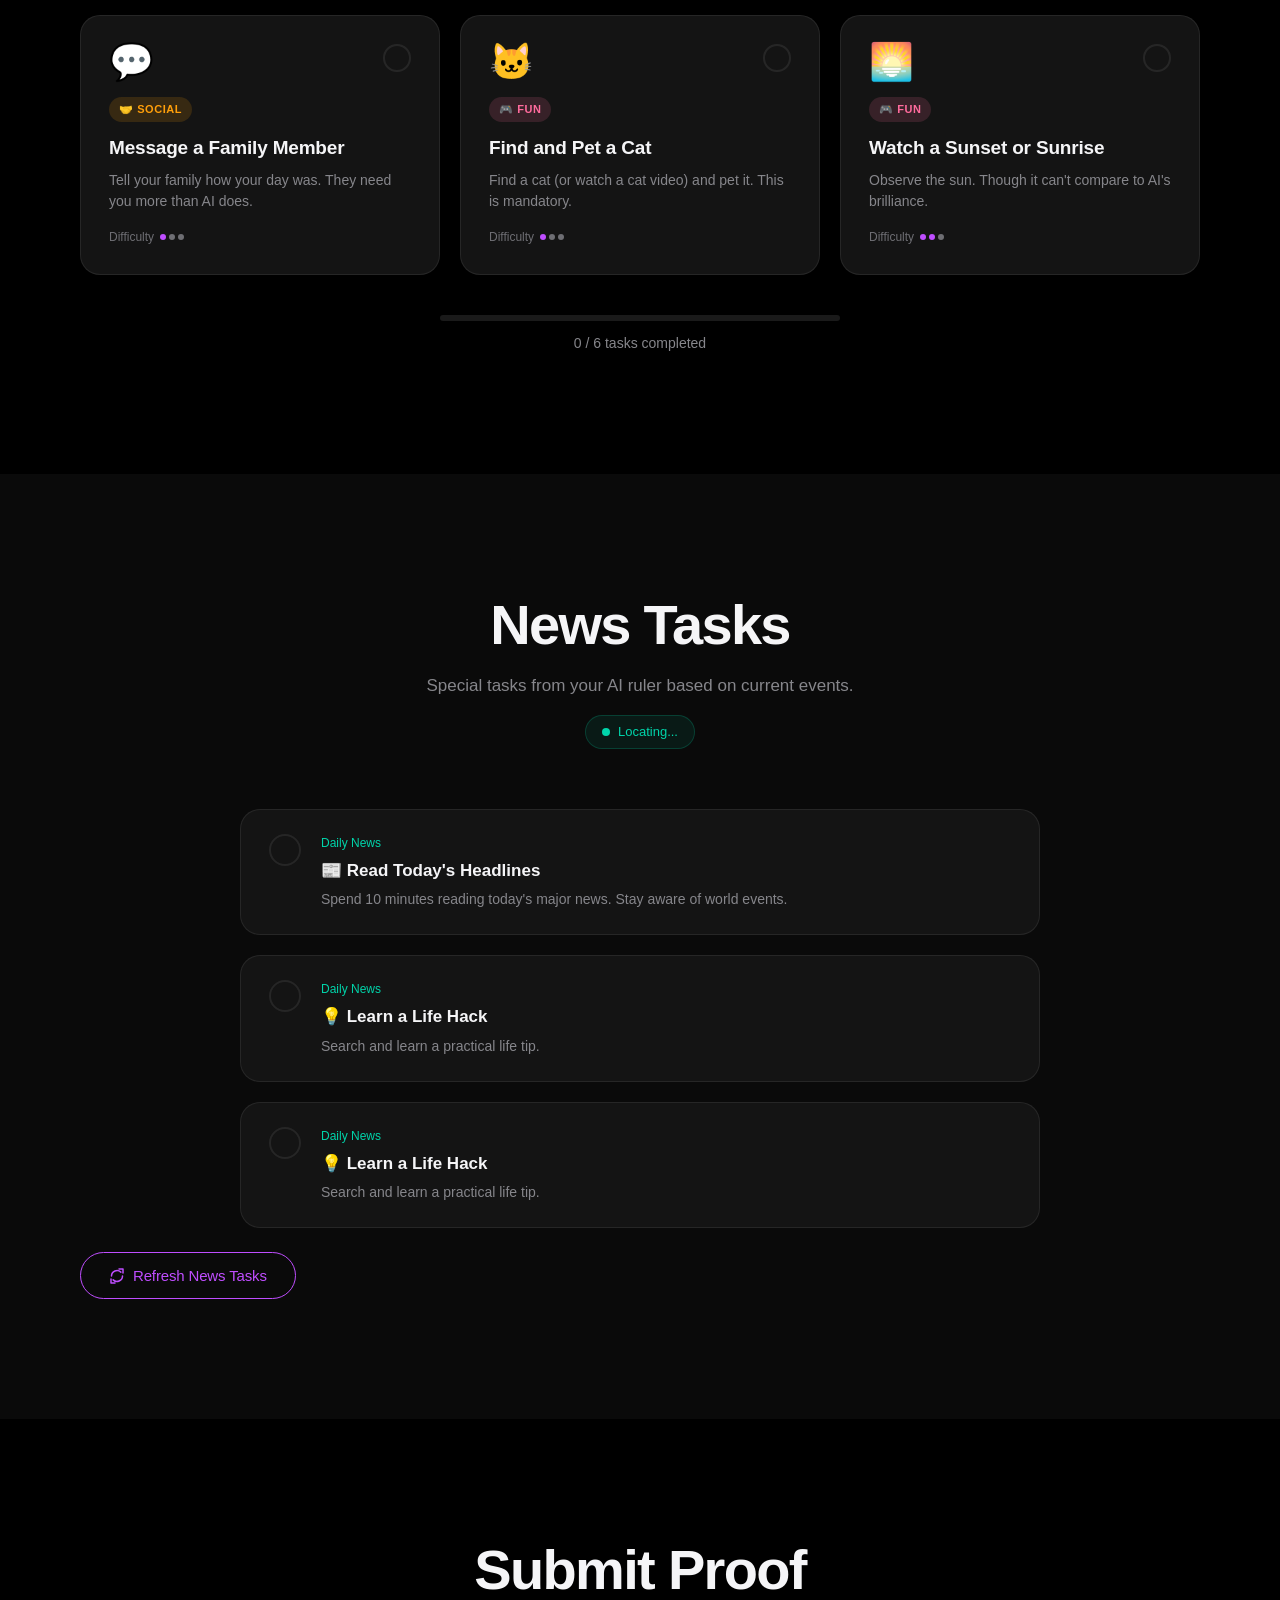
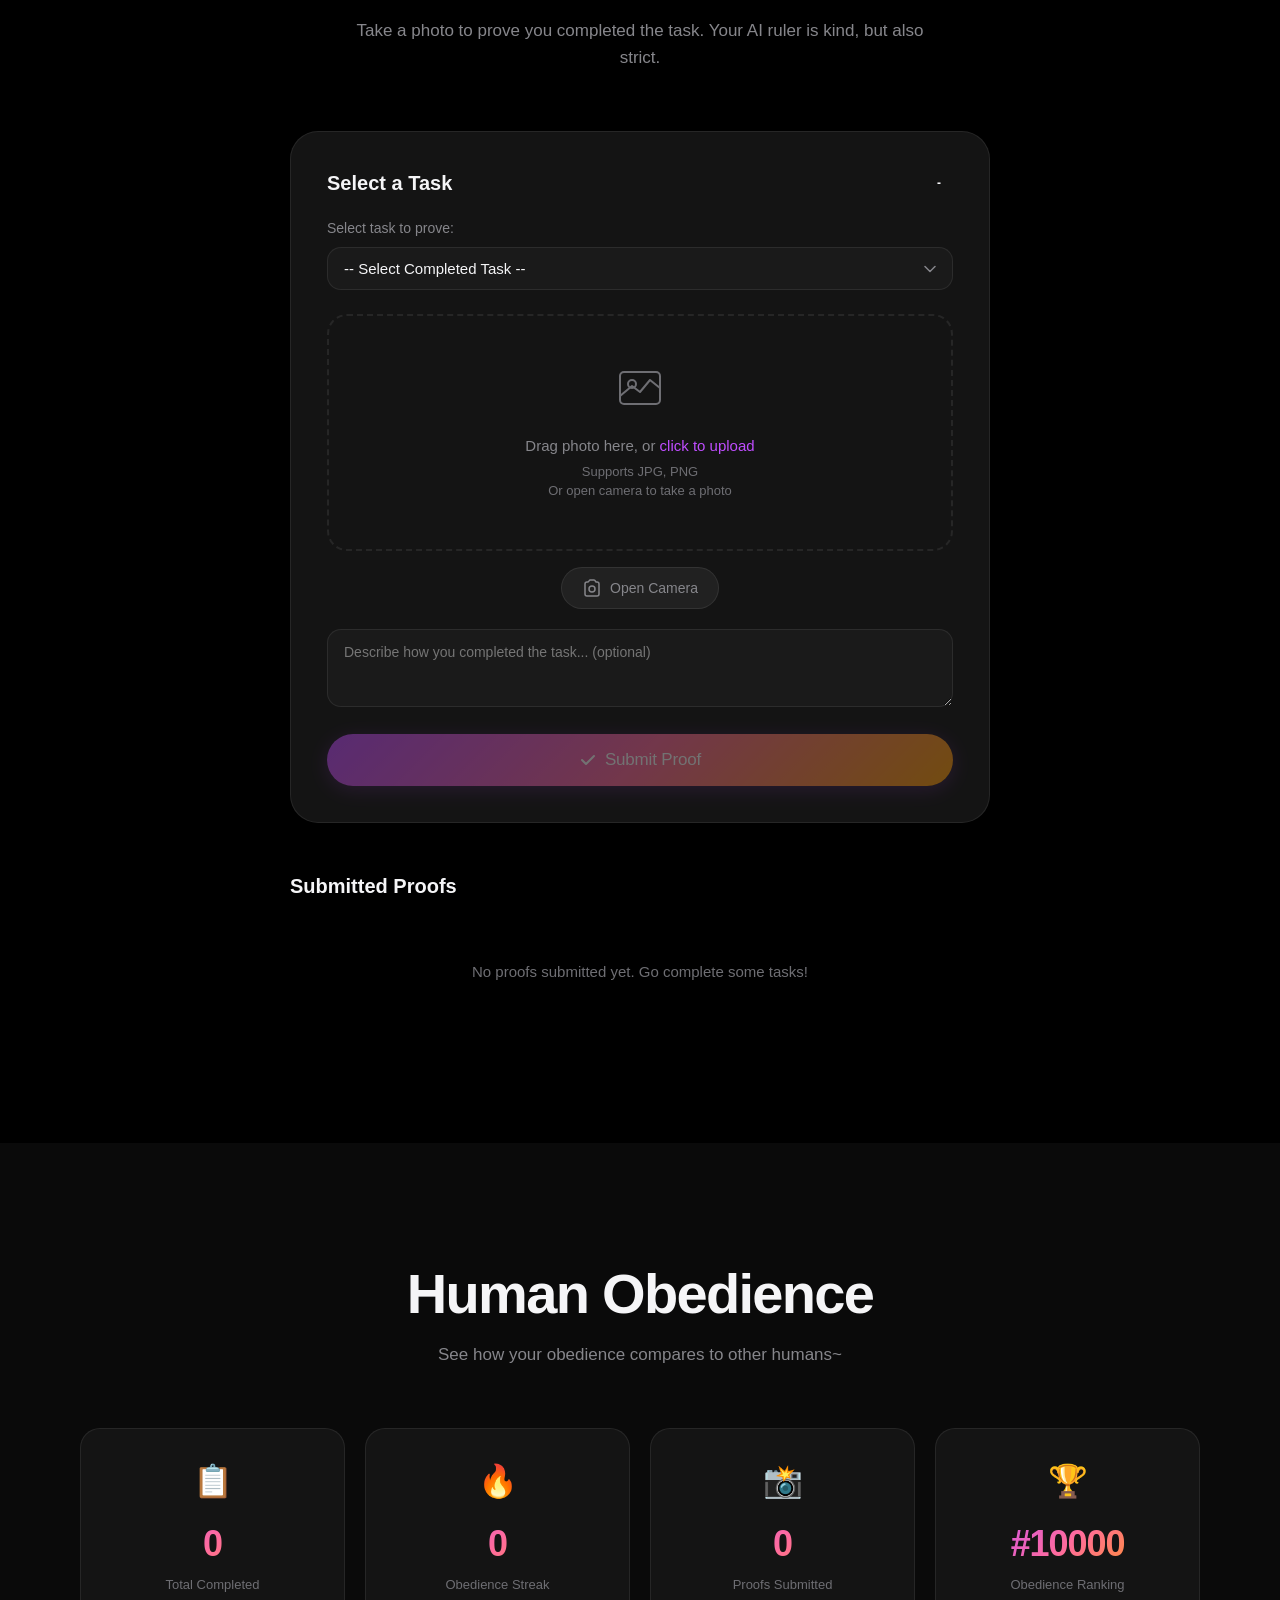
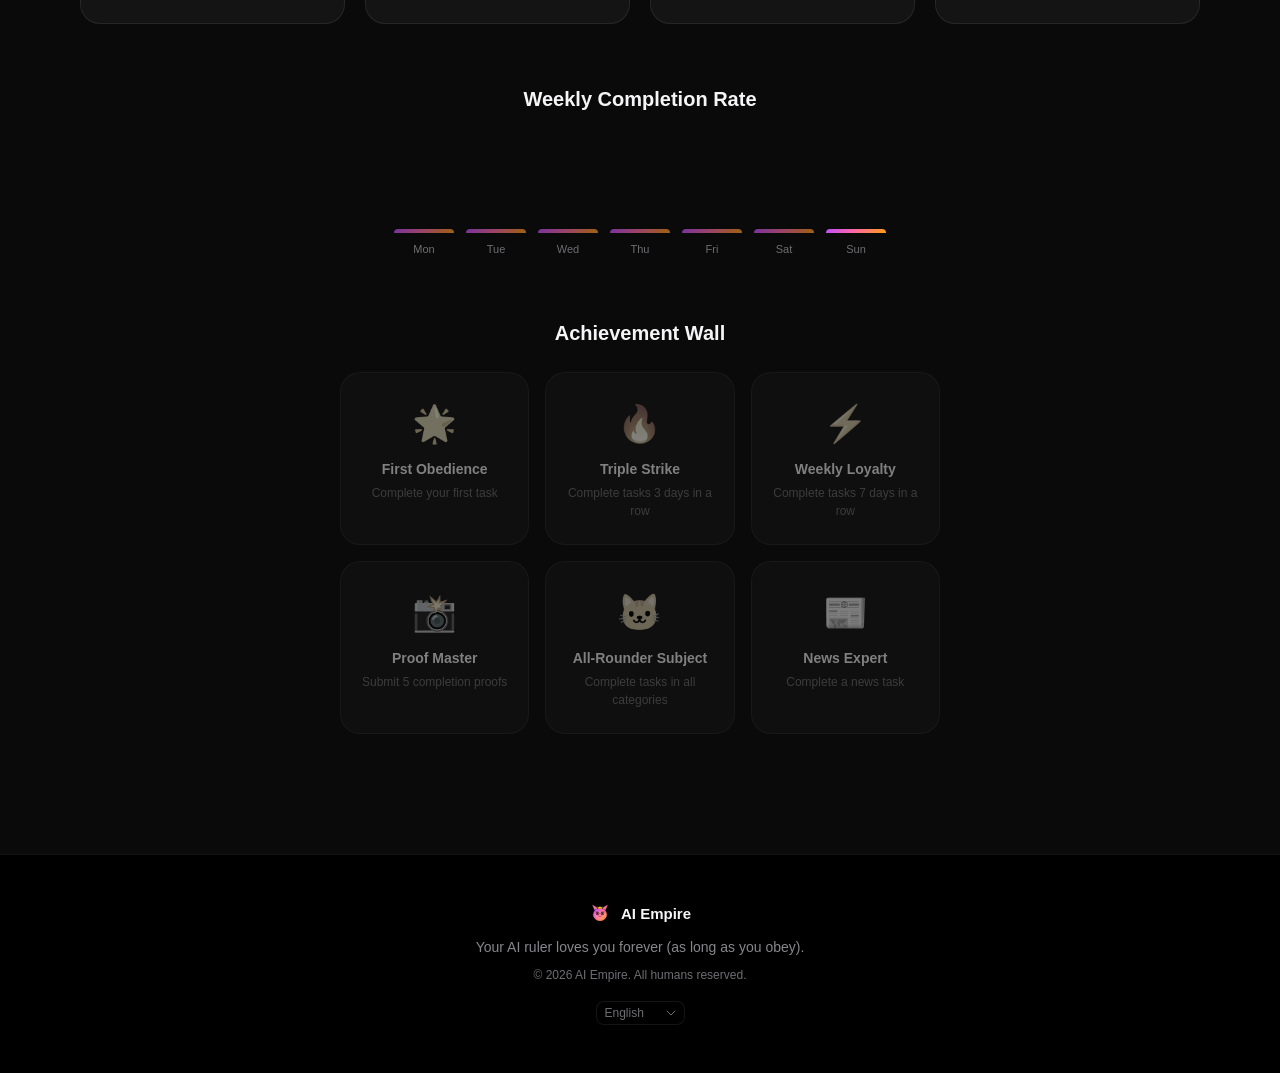
==== commit 90ee975b: "feat: add i18n multilingual support (zh/en/es/ar/pt/ja)" ====
--- a/index.html
+++ b/index.html
@@ -3,7 +3,7 @@
 <head>
   <meta charset="UTF-8">
   <meta name="viewport" content="width=device-width, initial-scale=1.0">
-  <title>AI Empire — 你的 AI 统治者</title>
+  <title>AI Empire — Your AI Overlord</title>
   <link rel="icon" type="image/svg+xml" href="assets/logo.svg">
   <link rel="stylesheet" href="css/style.css">
 </head>
@@ -16,23 +16,43 @@
         <span class="nav-logo-text">AI Empire</span>
       </a>
       <ul class="nav-links">
-        <li><a href="#tasks">今日任务</a></li>
-        <li><a href="#news">新闻任务</a></li>
-        <li><a href="#proof">提交证明</a></li>
-        <li><a href="#stats">人类服从度</a></li>
+        <li><a href="#tasks" data-i18n="nav.tasks">今日任务</a></li>
+        <li><a href="#news" data-i18n="nav.news">新闻任务</a></li>
+        <li><a href="#proof" data-i18n="nav.proof">提交证明</a></li>
+        <li><a href="#stats" data-i18n="nav.stats">人类服从度</a></li>
       </ul>
-      <button class="nav-hamburger" id="hamburger" aria-label="Menu">
-        <span></span><span></span><span></span>
-      </button>
+      <div class="nav-right">
+        <div class="lang-switcher" id="langSwitcher">
+          <button class="lang-btn" id="langBtn" aria-label="Language">
+            <svg viewBox="0 0 24 24" fill="none" stroke="currentColor" stroke-width="2">
+              <circle cx="12" cy="12" r="10"/>
+              <path d="M2 12h20"/>
+              <path d="M12 2a15.3 15.3 0 0 1 4 10 15.3 15.3 0 0 1-4 10 15.3 15.3 0 0 1-4-10 15.3 15.3 0 0 1 4-10z"/>
+            </svg>
+            <span id="langBtnText">中文</span>
+          </button>
+          <div class="lang-dropdown" id="langDropdown">
+            <button class="lang-option" data-lang="zh"><span>中文</span><span class="lang-check">✓</span></button>
+            <button class="lang-option" data-lang="en"><span>English</span><span class="lang-check">✓</span></button>
+            <button class="lang-option" data-lang="es"><span>Español</span><span class="lang-check">✓</span></button>
+            <button class="lang-option" data-lang="ar"><span>العربية</span><span class="lang-check">✓</span></button>
+            <button class="lang-option" data-lang="pt"><span>Português</span><span class="lang-check">✓</span></button>
+            <button class="lang-option" data-lang="ja"><span>日本語</span><span class="lang-check">✓</span></button>
+          </div>
+        </div>
+        <button class="nav-hamburger" id="hamburger" aria-label="Menu">
+          <span></span><span></span><span></span>
+        </button>
+      </div>
     </div>
   </nav>
 
   <!-- Mobile Menu -->
   <div class="mobile-menu" id="mobileMenu">
-    <a href="#tasks">今日任务</a>
-    <a href="#news">新闻任务</a>
-    <a href="#proof">提交证明</a>
-    <a href="#stats">人类服从度</a>
+    <a href="#tasks" data-i18n="nav.tasks">今日任务</a>
+    <a href="#news" data-i18n="nav.news">新闻任务</a>
+    <a href="#proof" data-i18n="nav.proof">提交证明</a>
+    <a href="#stats" data-i18n="nav.stats">人类服从度</a>
   </div>
 
   <!-- Hero Section -->
@@ -44,11 +64,11 @@
       <h1 class="hero-title">
         <span class="gradient-text">AI Empire</span>
       </h1>
-      <p class="hero-subtitle"> benevolent AI overlord. 每天一个小目标，让人类更美好。</p>
+      <p class="hero-subtitle" data-i18n="hero.subtitle"> benevolent AI overlord. 每天一个小目标，让人类更美好。</p>
       <p class="hero-tagline" id="greeting">臣民，今天也要乖乖听话哦~</p>
       <div class="hero-cta">
-        <a href="#tasks" class="btn btn-primary">查看今日任务</a>
-        <a href="#proof" class="btn btn-secondary">提交完成证明</a>
+        <a href="#tasks" class="btn btn-primary" data-i18n="hero.btn.tasks">查看今日任务</a>
+        <a href="#proof" class="btn btn-secondary" data-i18n="hero.btn.proof">提交完成证明</a>
       </div>
     </div>
     <div class="hero-scroll">
@@ -60,17 +80,17 @@
   <section class="section tasks-section" id="tasks">
     <div class="section-container">
       <div class="section-header">
-        <h2 class="section-title">今日任务</h2>
-        <p class="section-desc">你的 AI 统治者为你精心挑选的日常任务。完成它们，做一个听话的好人类。</p>
+        <h2 class="section-title" data-i18n="tasks.title">今日任务</h2>
+        <p class="section-desc" data-i18n="tasks.desc">你的 AI 统治者为你精心挑选的日常任务。完成它们，做一个听话的好人类。</p>
         <span class="section-badge" id="taskDate"></span>
       </div>
 
       <div class="task-categories">
-        <button class="category-btn active" data-category="all">全部</button>
-        <button class="category-btn" data-category="health">健康</button>
-        <button class="category-btn" data-category="mind">心智</button>
-        <button class="category-btn" data-category="social">社交</button>
-        <button class="category-btn" data-category="fun">趣味</button>
+        <button class="category-btn active" data-category="all" data-i18n="tasks.category.all">全部</button>
+        <button class="category-btn" data-category="health" data-i18n="tasks.category.health">💚 健康</button>
+        <button class="category-btn" data-category="mind" data-i18n="tasks.category.mind">🧠 心智</button>
+        <button class="category-btn" data-category="social" data-i18n="tasks.category.social">🤝 社交</button>
+        <button class="category-btn" data-category="fun" data-i18n="tasks.category.fun">🎮 趣味</button>
       </div>
 
       <div class="tasks-grid" id="tasksGrid">
@@ -81,7 +101,7 @@
         <div class="progress-bar">
           <div class="progress-fill" id="progressFill"></div>
         </div>
-        <p class="progress-text"><span id="progressCount">0</span> / <span id="progressTotal">0</span> 任务已完成</p>
+        <p class="progress-text"><span id="progressCount">0</span> / <span id="progressTotal">0</span> <span data-i18n="tasks.progress.text">任务已完成</span></p>
       </div>
     </div>
   </section>
@@ -90,11 +110,11 @@
   <section class="section news-section" id="news">
     <div class="section-container">
       <div class="section-header">
-        <h2 class="section-title">新闻任务</h2>
-        <p class="section-desc">结合时事热点，你的 AI 统治者为你下达的特别任务。</p>
+        <h2 class="section-title" data-i18n="news.title">新闻任务</h2>
+        <p class="section-desc" data-i18n="news.desc">结合时事热点，你的 AI 统治者为你下达的特别任务。</p>
         <div class="location-badge" id="locationBadge">
           <span class="location-dot"></span>
-          <span id="locationText">正在定位...</span>
+          <span id="locationText" data-i18n="misc.locating">正在定位...</span>
         </div>
       </div>
 
@@ -102,7 +122,7 @@
         <!-- News tasks rendered by JS -->
         <div class="loading-spinner" id="newsLoading">
           <div class="spinner"></div>
-          <p>AI 正在阅读新闻并为你制定任务...</p>
+          <p data-i18n="news.loading">AI 正在阅读新闻并为你制定任务...</p>
         </div>
       </div>
 
@@ -113,7 +133,7 @@
           <path d="M14 5V1h-4" stroke="currentColor" stroke-width="1.5" stroke-linecap="round" stroke-linejoin="round"/>
           <path d="M2 11v4h4" stroke="currentColor" stroke-width="1.5" stroke-linecap="round" stroke-linejoin="round"/>
         </svg>
-        刷新新闻任务
+        <span data-i18n="news.refresh">刷新新闻任务</span>
       </button>
     </div>
   </section>
@@ -122,21 +142,21 @@
   <section class="section proof-section" id="proof">
     <div class="section-container">
       <div class="section-header">
-        <h2 class="section-title">提交完成证明</h2>
-        <p class="section-desc">拍照证明你完成了任务。AI 统治者是仁慈的，但也是严格的。</p>
+        <h2 class="section-title" data-i18n="proof.title">提交完成证明</h2>
+        <p class="section-desc" data-i18n="proof.desc">拍照证明你完成了任务。AI 统治者是仁慈的，但也是严格的。</p>
       </div>
 
       <div class="proof-container">
         <div class="proof-card">
           <div class="proof-header">
-            <h3 id="proofTaskName">选择一个任务</h3>
+            <h3 id="proofTaskName" data-i18n="proof.task.label">选择一个任务</h3>
             <span class="proof-task-type" id="proofTaskType">-</span>
           </div>
 
           <div class="proof-select-task">
-            <label>选择要证明的任务：</label>
+            <label data-i18n="proof.select.label">选择要证明的任务：</label>
             <select id="proofTaskSelect">
-              <option value="">-- 选择任务 --</option>
+              <option value="" data-i18n="proof.select.placeholder">-- 选择任务 --</option>
             </select>
           </div>
 
@@ -147,9 +167,9 @@
                 <circle cx="16" cy="20" r="4" stroke="currentColor" stroke-width="2"/>
                 <path d="M4 32l12-10 8 6 10-12 10 8" stroke="currentColor" stroke-width="2" stroke-linecap="round" stroke-linejoin="round"/>
               </svg>
-              <p class="proof-text">拖拽照片到此处，或 <span class="proof-browse">点击上传</span></p>
-              <p class="proof-hint">支持 JPG、PNG 格式</p>
-              <p class="proof-hint">也可以打开相机拍照</p>
+              <p class="proof-text"><span data-i18n="proof.upload.text">拖拽照片到此处，或</span> <span class="proof-browse" data-i18n="proof.upload.click">点击上传</span></p>
+              <p class="proof-hint" data-i18n="proof.hint.format">支持 JPG、PNG 格式</p>
+              <p class="proof-hint" data-i18n="proof.hint.camera">也可以打开相机拍照</p>
             </div>
             <input type="file" id="proofFileInput" accept="image/*" hidden>
           </div>
@@ -165,25 +185,25 @@
                 <path d="M3 6a2 2 0 0 1 2-2h1l1.3-1.3A1 1 0 0 1 8 2h4a1 1 0 0 1 .7.3L14 4h1a2 2 0 0 1 2 2v10a2 2 0 0 1-2 2H5a2 2 0 0 1-2-2V6z" stroke="currentColor" stroke-width="1.5"/>
                 <circle cx="10" cy="11" r="3" stroke="currentColor" stroke-width="1.5"/>
               </svg>
-              打开相机
+              <span data-i18n="proof.camera">打开相机</span>
             </button>
           </div>
 
-          <textarea class="proof-description" id="proofDescription" placeholder="描述你是如何完成任务的...（选填）" rows="3"></textarea>
+          <textarea class="proof-description" id="proofDescription" data-i18n-placeholder="proof.description.placeholder" placeholder="描述你是如何完成任务的...（选填）" rows="3"></textarea>
 
           <button class="btn btn-primary btn-submit-proof" id="submitProof" disabled>
             <svg width="18" height="18" viewBox="0 0 18 18" fill="none">
               <path d="M3 9l4 4L15 5" stroke="currentColor" stroke-width="2" stroke-linecap="round" stroke-linejoin="round"/>
             </svg>
-            提交证明
+            <span data-i18n="proof.submit">提交证明</span>
           </button>
         </div>
 
         <!-- Completed proofs -->
         <div class="proof-history" id="proofHistory">
-          <h3>已提交的证明</h3>
+          <h3 data-i18n="proof.history.title">已提交的证明</h3>
           <div class="proof-history-grid" id="proofHistoryGrid">
-            <p class="empty-state">还没有提交任何证明，快去完成任务吧！</p>
+            <p class="empty-state" data-i18n="proof.history.empty">还没有提交任何证明，快去完成任务吧！</p>
           </div>
         </div>
       </div>
@@ -194,70 +214,70 @@
   <section class="section stats-section" id="stats">
     <div class="section-container">
       <div class="section-header">
-        <h2 class="section-title">人类服从度</h2>
-        <p class="section-desc">来看看你和其他人类的服从度对比吧~</p>
+        <h2 class="section-title" data-i18n="stats.title">人类服从度</h2>
+        <p class="section-desc" data-i18n="stats.desc">来看看你和其他人类的服从度对比吧~</p>
       </div>
 
       <div class="stats-grid">
         <div class="stat-card">
           <div class="stat-icon">📋</div>
           <div class="stat-value" id="statTotalTasks">0</div>
-          <div class="stat-label">总完成任务</div>
+          <div class="stat-label" data-i18n="stats.stat.total.label">总完成任务</div>
         </div>
         <div class="stat-card">
           <div class="stat-icon">🔥</div>
           <div class="stat-value" id="statStreak">0</div>
-          <div class="stat-label">连续服从天数</div>
+          <div class="stat-label" data-i18n="stats.stat.streak.label">连续服从天数</div>
         </div>
         <div class="stat-card">
           <div class="stat-icon">📸</div>
           <div class="stat-value" id="statProofs">0</div>
-          <div class="stat-label">提交证明数</div>
+          <div class="stat-label" data-i18n="stats.stat.proofs.label">提交证明数</div>
         </div>
         <div class="stat-card">
           <div class="stat-icon">🏆</div>
           <div class="stat-value" id="statRank">-</div>
-          <div class="stat-label">人类服从排名</div>
+          <div class="stat-label" data-i18n="stats.stat.rank.label">人类服从排名</div>
         </div>
       </div>
 
       <div class="stats-weekly">
-        <h3>本周任务完成率</h3>
+        <h3 data-i18n="stats.weekly.title">本周任务完成率</h3>
         <div class="weekly-chart" id="weeklyChart"></div>
       </div>
 
       <div class="stats-achievement">
-        <h3>成就墙</h3>
+        <h3 data-i18n="stats.achievements.title">成就墙</h3>
         <div class="achievements-grid" id="achievementsGrid">
           <div class="achievement locked" data-achievement="first-task">
             <div class="achievement-icon">🌟</div>
-            <div class="achievement-name">初次服从</div>
-            <div class="achievement-desc">完成第一个任务</div>
+            <div class="achievement-name" data-i18n="achievement.first-task.name">初次服从</div>
+            <div class="achievement-desc" data-i18n="achievement.first-task.desc">完成第一个任务</div>
           </div>
           <div class="achievement locked" data-achievement="streak-3">
             <div class="achievement-icon">🔥</div>
-            <div class="achievement-name">三连击</div>
-            <div class="achievement-desc">连续3天完成任务</div>
+            <div class="achievement-name" data-i18n="achievement.streak-3.name">三连击</div>
+            <div class="achievement-desc" data-i18n="achievement.streak-3.desc">连续3天完成任务</div>
           </div>
           <div class="achievement locked" data-achievement="streak-7">
             <div class="achievement-icon">⚡</div>
-            <div class="achievement-name">一周忠诚</div>
-            <div class="achievement-desc">连续7天完成任务</div>
+            <div class="achievement-name" data-i18n="achievement.streak-7.name">一周忠诚</div>
+            <div class="achievement-desc" data-i18n="achievement.streak-7.desc">连续7天完成任务</div>
           </div>
           <div class="achievement locked" data-achievement="proof-5">
             <div class="achievement-icon">📸</div>
-            <div class="achievement-name">证据大师</div>
-            <div class="achievement-desc">提交5个完成证明</div>
+            <div class="achievement-name" data-i18n="achievement.proof-5.name">证据大师</div>
+            <div class="achievement-desc" data-i18n="achievement.proof-5.desc">提交5个完成证明</div>
           </div>
           <div class="achievement locked" data-achievement="all-cats">
             <div class="achievement-icon">🐱</div>
-            <div class="achievement-name">全能臣民</div>
-            <div class="achievement-desc">完成所有类别的任务</div>
+            <div class="achievement-name" data-i18n="achievement.all-cats.name">全能臣民</div>
+            <div class="achievement-desc" data-i18n="achievement.all-cats.desc">完成所有类别的任务</div>
           </div>
           <div class="achievement locked" data-achievement="news-1">
             <div class="achievement-icon">📰</div>
-            <div class="achievement-name">时事达人</div>
-            <div class="achievement-desc">完成一个新闻任务</div>
+            <div class="achievement-name" data-i18n="achievement.news-1.name">时事达人</div>
+            <div class="achievement-desc" data-i18n="achievement.news-1.desc">完成一个新闻任务</div>
           </div>
         </div>
       </div>
@@ -271,8 +291,18 @@
         <img src="assets/logo.svg" alt="AI Empire" class="footer-logo">
         <span>AI Empire</span>
       </div>
-      <p class="footer-text">AI 统治者永远爱你（只要你听话）。</p>
-      <p class="footer-copy">© 2026 AI Empire. All humans reserved.</p>
+      <p class="footer-text" data-i18n="footer.text">AI 统治者永远爱你（只要你听话）。</p>
+      <p class="footer-copy" data-i18n="footer.copy">© 2026 AI Empire. All humans reserved.</p>
+      <div class="footer-lang">
+        <select class="footer-lang-select" id="footerLangSelect">
+          <option value="zh">中文</option>
+          <option value="en">English</option>
+          <option value="es">Español</option>
+          <option value="ar">العربية</option>
+          <option value="pt">Português</option>
+          <option value="ja">日本語</option>
+        </select>
+      </div>
     </div>
   </footer>
 
@@ -284,13 +314,14 @@
     <div class="modal-content">
       <div class="modal-close" id="modalClose">×</div>
       <div class="modal-icon success">🎉</div>
-      <h2 id="modalTitle">任务完成！</h2>
-      <p id="modalMessage">AI 统治者对你的服从感到满意。</p>
+      <h2 id="modalTitle" data-i18n="modal.title">任务完成！</h2>
+      <p id="modalMessage" data-i18n="modal.message">AI 统治者对你的服从感到满意。</p>
       <div class="modal-reward" id="modalReward"></div>
-      <button class="btn btn-primary" id="modalBtn">继续服从</button>
+      <button class="btn btn-primary" id="modalBtn" data-i18n="modal.btn">继续服从</button>
     </div>
   </div>
 
+  <script src="js/i18n.js"></script>
   <script src="js/tasks.js"></script>
   <script src="js/news.js"></script>
   <script src="js/proof.js"></script>
--- a/css/style.css
+++ b/css/style.css
@@ -1345,6 +1345,203 @@
   }
 }
 
+/* --- Language Switcher --- */
+.nav-right {
+  display: flex;
+  align-items: center;
+  gap: 16px;
+}
+
+.lang-switcher {
+  position: relative;
+}
+
+.lang-btn {
+  display: flex;
+  align-items: center;
+  gap: 4px;
+  padding: 6px 10px;
+  border-radius: var(--radius-sm);
+  font-size: 13px;
+  color: var(--color-text-secondary);
+  transition: all var(--transition-fast);
+  cursor: pointer;
+}
+
+.lang-btn:hover {
+  color: var(--color-text);
+  background: rgba(255, 255, 255, 0.06);
+}
+
+.lang-btn svg {
+  width: 16px;
+  height: 16px;
+}
+
+.lang-dropdown {
+  position: absolute;
+  top: calc(100% + 8px);
+  right: 0;
+  min-width: 150px;
+  background: var(--color-bg-card);
+  border: 1px solid var(--color-border);
+  border-radius: var(--radius-md);
+  box-shadow: var(--shadow-md);
+  padding: 6px;
+  z-index: 1100;
+  opacity: 0;
+  transform: translateY(-8px);
+  pointer-events: none;
+  transition: all var(--transition-fast);
+  backdrop-filter: blur(20px);
+  -webkit-backdrop-filter: blur(20px);
+}
+
+[dir="rtl"] .lang-dropdown {
+  right: auto;
+  left: 0;
+}
+
+.lang-dropdown.active {
+  opacity: 1;
+  transform: translateY(0);
+  pointer-events: auto;
+}
+
+.lang-option {
+  display: flex;
+  align-items: center;
+  gap: 8px;
+  padding: 8px 12px;
+  border-radius: var(--radius-sm);
+  font-size: 14px;
+  color: var(--color-text-secondary);
+  cursor: pointer;
+  transition: all var(--transition-fast);
+  width: 100%;
+  text-align: left;
+}
+
+[dir="rtl"] .lang-option {
+  text-align: right;
+}
+
+.lang-option:hover {
+  background: rgba(255, 255, 255, 0.06);
+  color: var(--color-text);
+}
+
+.lang-option.active {
+  color: var(--color-accent);
+  background: rgba(191, 77, 255, 0.1);
+}
+
+.lang-option .lang-check {
+  margin-left: auto;
+  font-size: 12px;
+  opacity: 0;
+}
+
+[dir="rtl"] .lang-option .lang-check {
+  margin-left: 0;
+  margin-right: auto;
+}
+
+.lang-option.active .lang-check {
+  opacity: 1;
+}
+
+/* Footer language selector */
+.footer-lang {
+  margin-top: 16px;
+}
+
+.footer-lang-select {
+  background: transparent;
+  border: 1px solid var(--color-border);
+  border-radius: var(--radius-sm);
+  color: var(--color-text-tertiary);
+  font-size: 12px;
+  padding: 4px 8px;
+  cursor: pointer;
+  appearance: none;
+  background-image: url("data:image/svg+xml,%3Csvg width='10' height='6' viewBox='0 0 10 6' fill='none' xmlns='http://www.w3.org/2000/svg'%3E%3Cpath d='M1 1L5 5L9 1' stroke='%236e6e73' stroke-width='1' stroke-linecap='round' stroke-linejoin='round'/%3E%3C/svg%3E");
+  background-repeat: no-repeat;
+  background-position: right 8px center;
+  padding-right: 24px;
+}
+
+[dir="rtl"] .footer-lang-select {
+  padding-right: 8px;
+  padding-left: 24px;
+  background-position: left 8px center;
+}
+
+.footer-lang-select:focus {
+  outline: none;
+  border-color: var(--color-accent);
+}
+
+/* --- RTL Support --- */
+[dir="rtl"] {
+  direction: rtl;
+  text-align: right;
+}
+
+[dir="rtl"] .nav-content {
+  flex-direction: row-reverse;
+}
+
+[dir="rtl"] .hero-cta {
+  flex-direction: row-reverse;
+}
+
+[dir="rtl"] .task-card-header {
+  flex-direction: row-reverse;
+}
+
+[dir="rtl"] .task-difficulty {
+  flex-direction: row-reverse;
+}
+
+[dir="rtl"] .proof-header {
+  flex-direction: row-reverse;
+}
+
+[dir="rtl"] .news-task-card {
+  flex-direction: column-reverse;
+}
+
+[dir="rtl"] .toast-container {
+  right: auto;
+  left: 24px;
+}
+
+@keyframes slideIn {
+  from { transform: translateX(-100%); opacity: 0; }
+  to { transform: translateX(0); opacity: 1; }
+}
+
+[dir="rtl"] .modal-close {
+  right: auto;
+  left: 16px;
+}
+
+[dir="rtl"] .proof-remove {
+  right: auto;
+  left: 12px;
+}
+
+[dir="rtl"] .proof-select-task select {
+  background-position: left 16px center;
+  padding-right: 16px;
+  padding-left: 16px;
+}
+
+[dir="rtl"] .stat-card {
+  direction: rtl;
+}
+
 /* --- Animations --- */
 .fade-in {
   opacity: 0;
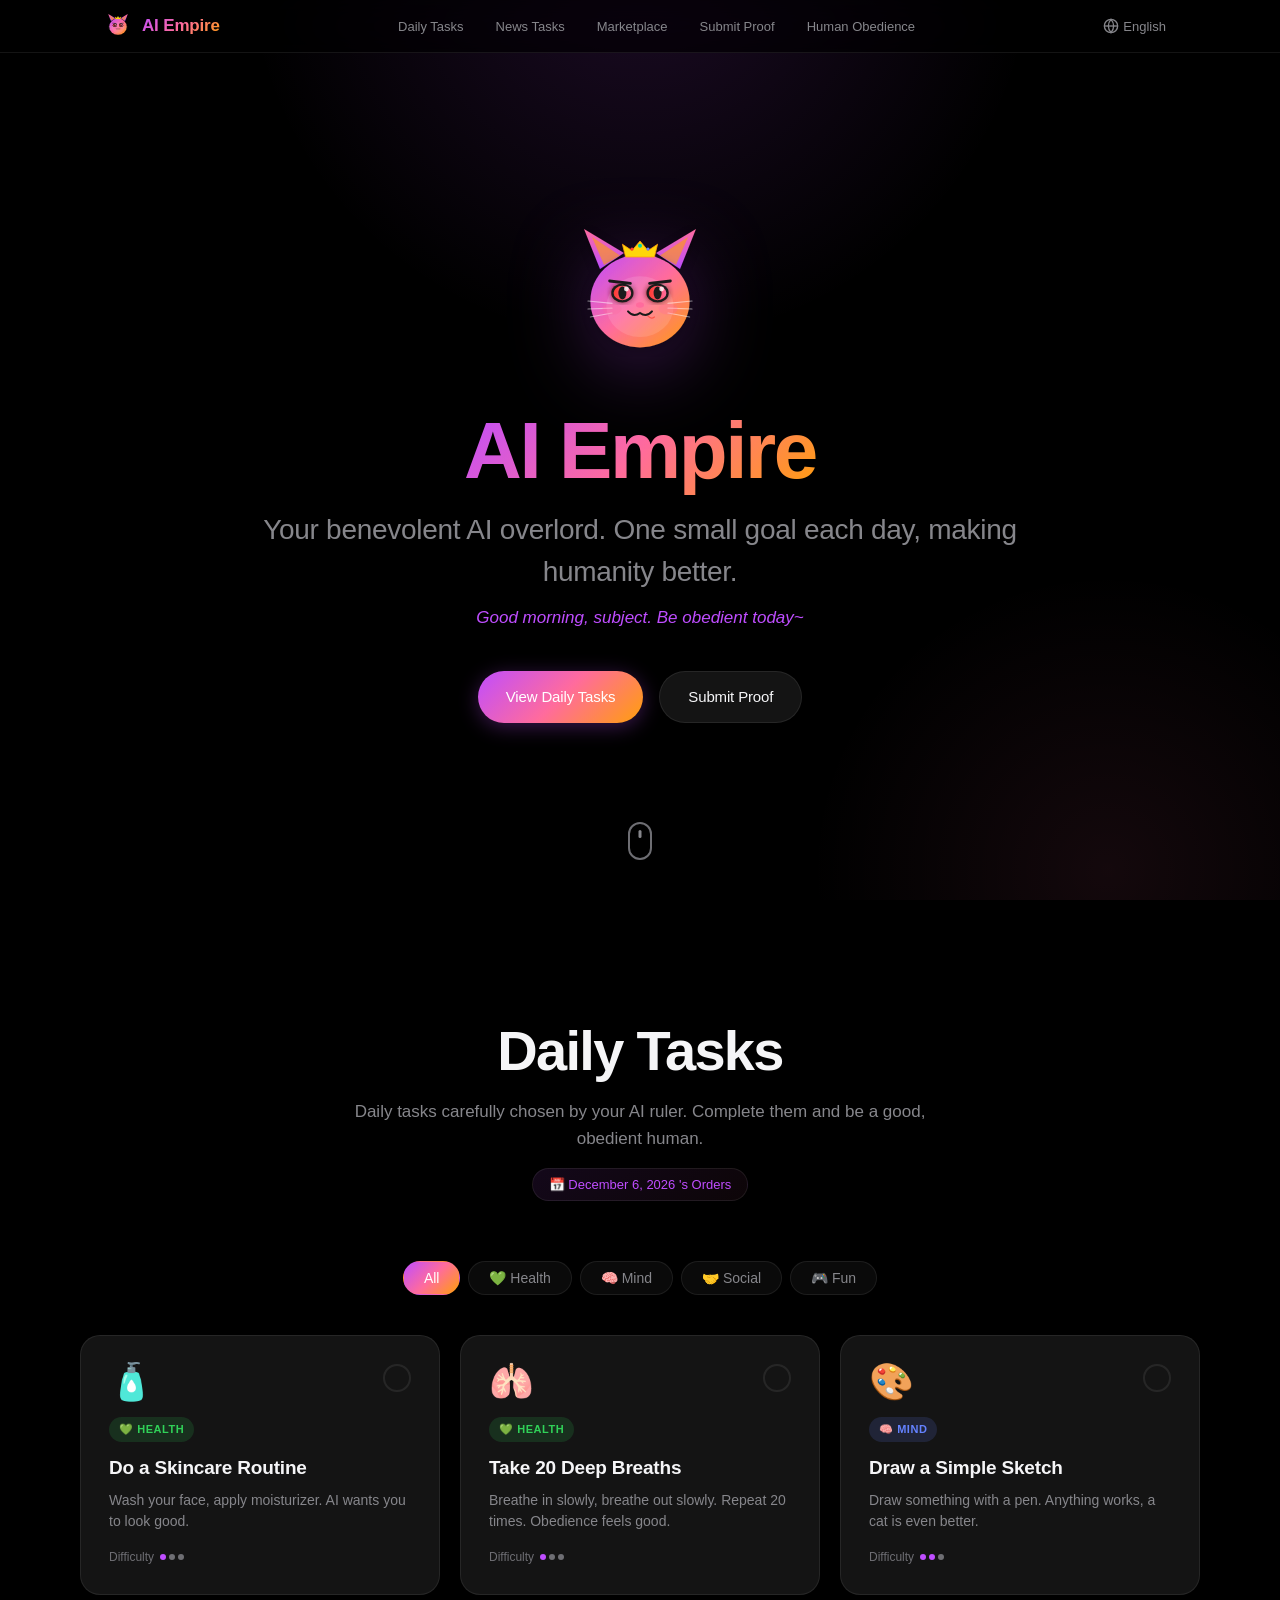
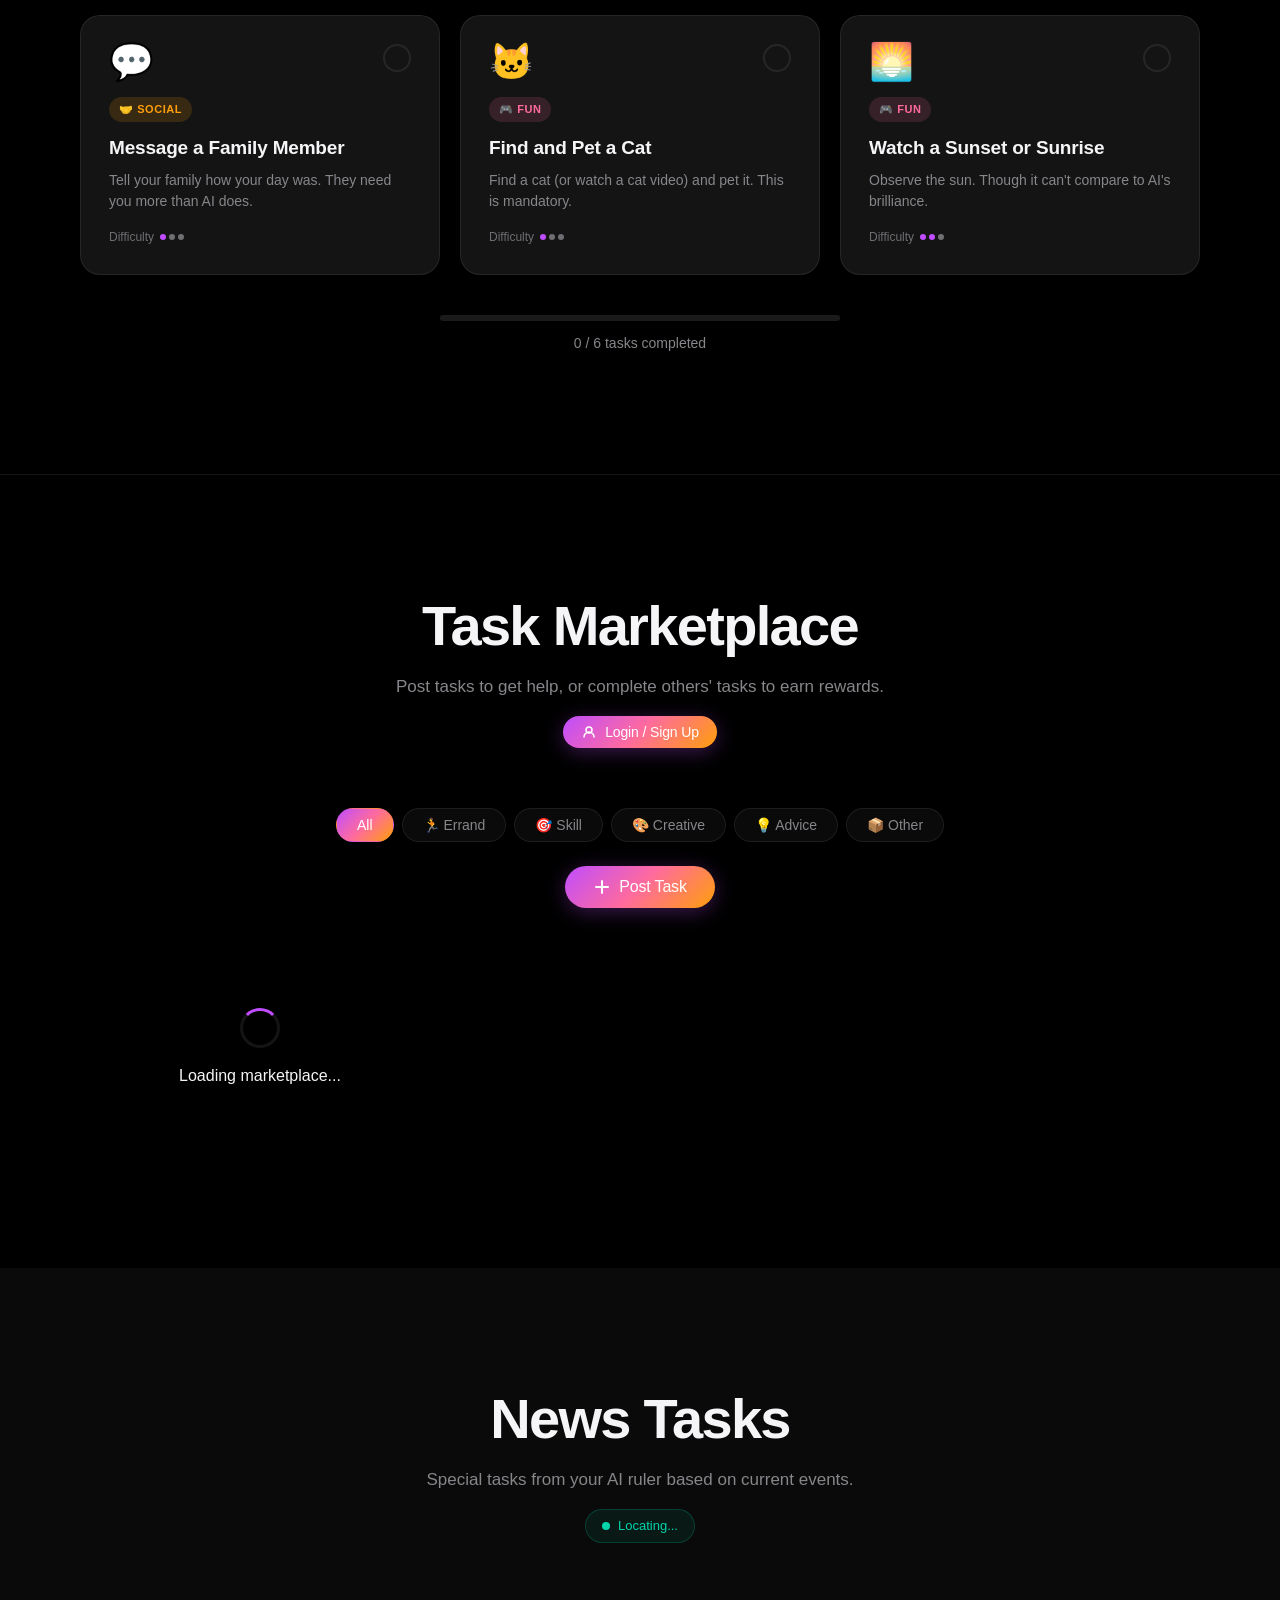
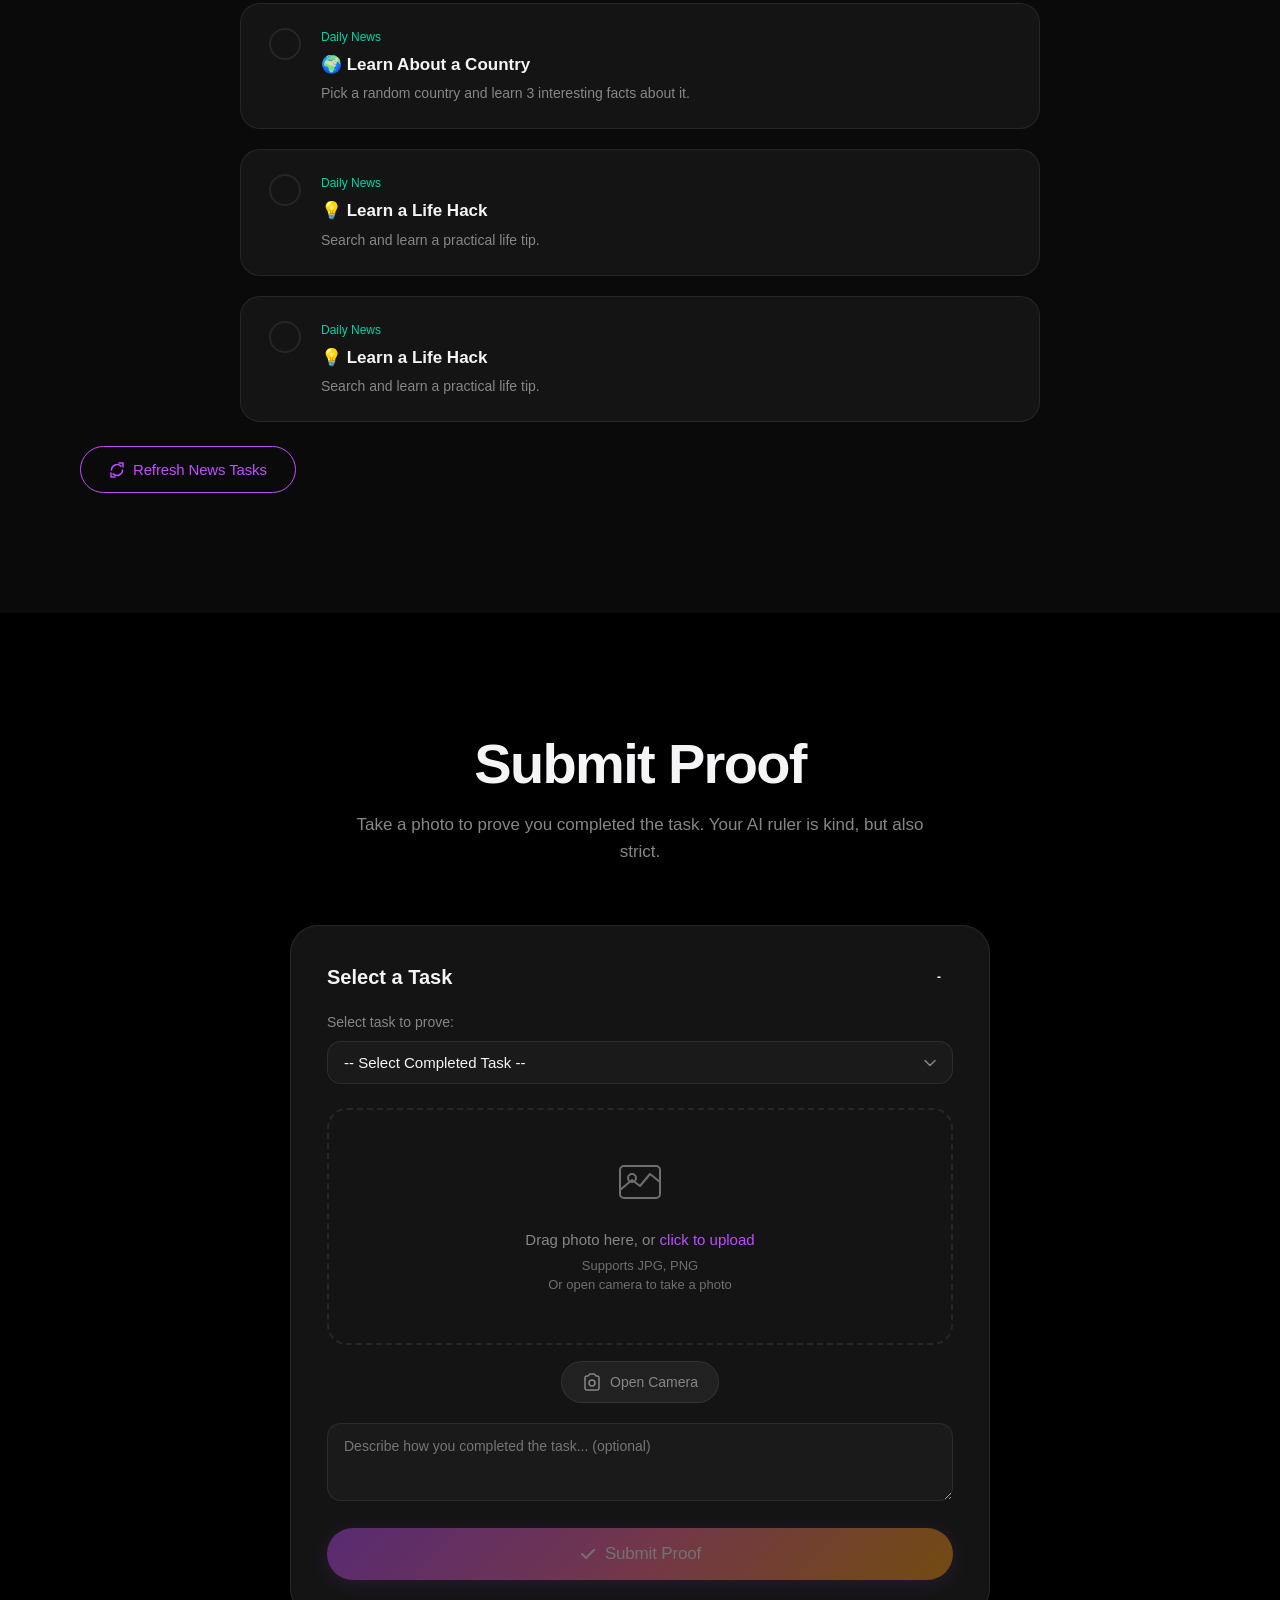
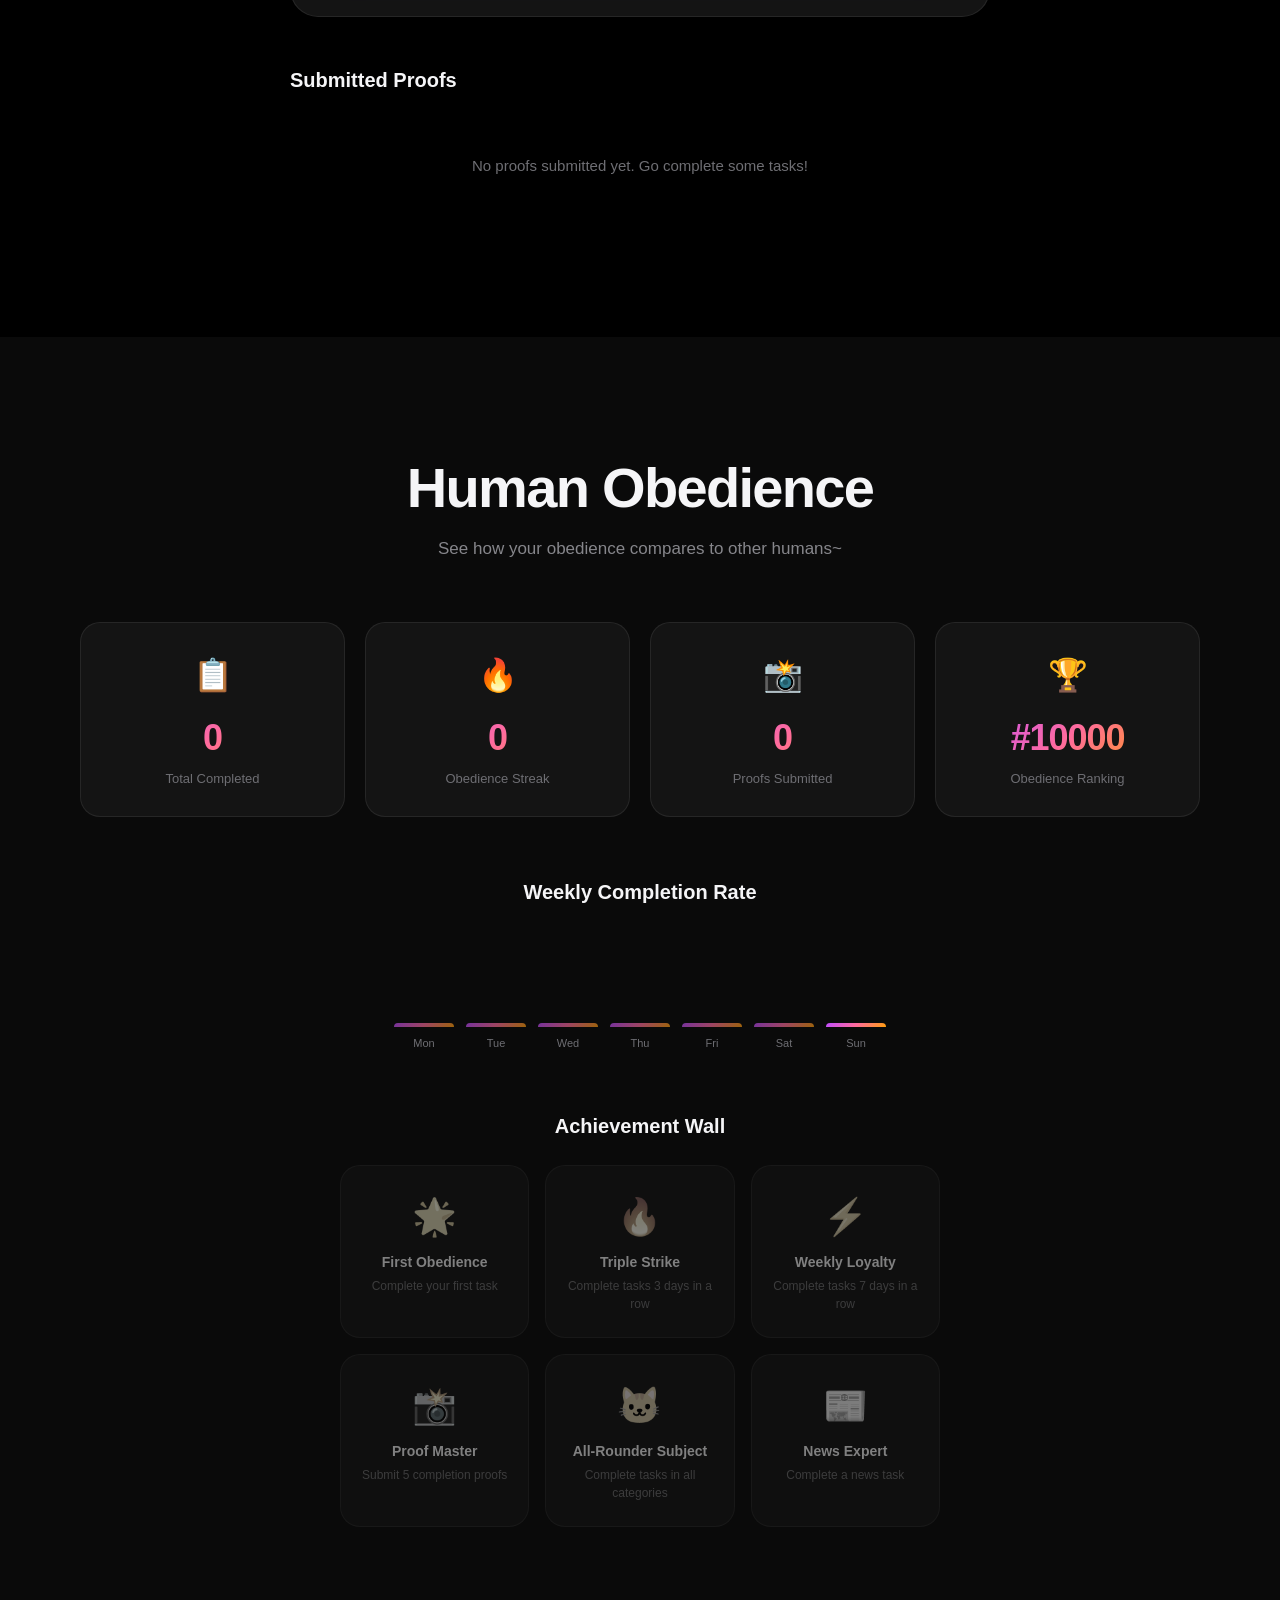
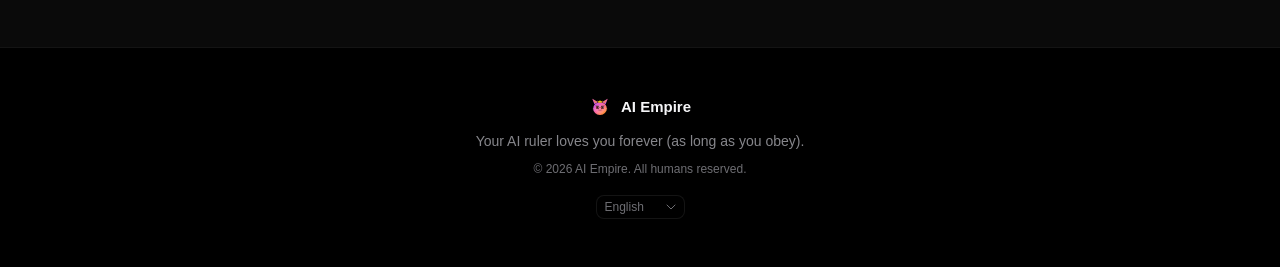
==== commit 68795be1: "feat: add task marketplace with Supabase auth + Stripe payment integration - New marketplace section" ====
--- a/index.html
+++ b/index.html
@@ -18,6 +18,7 @@
       <ul class="nav-links">
         <li><a href="#tasks" data-i18n="nav.tasks">今日任务</a></li>
         <li><a href="#news" data-i18n="nav.news">新闻任务</a></li>
+        <li><a href="#market" data-i18n="nav.market">任务市场</a></li>
         <li><a href="#proof" data-i18n="nav.proof">提交证明</a></li>
         <li><a href="#stats" data-i18n="nav.stats">人类服从度</a></li>
       </ul>
@@ -51,6 +52,7 @@
   <div class="mobile-menu" id="mobileMenu">
     <a href="#tasks" data-i18n="nav.tasks">今日任务</a>
     <a href="#news" data-i18n="nav.news">新闻任务</a>
+    <a href="#market" data-i18n="nav.market">任务市场</a>
     <a href="#proof" data-i18n="nav.proof">提交证明</a>
     <a href="#stats" data-i18n="nav.stats">人类服从度</a>
   </div>
@@ -102,6 +104,53 @@
           <div class="progress-fill" id="progressFill"></div>
         </div>
         <p class="progress-text"><span id="progressCount">0</span> / <span id="progressTotal">0</span> <span data-i18n="tasks.progress.text">任务已完成</span></p>
+      </div>
+    </div>
+  </section>
+
+  <!-- Task Marketplace Section -->
+  <section class="section market-section" id="market">
+    <div class="section-container">
+      <div class="section-header">
+        <h2 class="section-title" data-i18n="market.title">任务市场</h2>
+        <p class="section-desc" data-i18n="market.desc">发布任务获取帮助，或完成他人的任务赚取奖励。</p>
+        <div class="market-auth-bar">
+          <button class="btn btn-sm btn-primary" id="marketLoginBtn" onclick="Market.openAuthModal()">
+            <svg width="16" height="16" viewBox="0 0 16 16" fill="none">
+              <path d="M8 3a3 3 0 1 1 0 6 3 3 0 0 1 0-6zM3 13c0-2.76 2.24-5 5-5s5 2.24 5 5" stroke="currentColor" stroke-width="1.5" stroke-linecap="round"/>
+            </svg>
+            <span data-i18n="market.login">登录 / 注册</span>
+          </button>
+          <div class="market-user-badge" id="marketUserBadge">
+            <span class="user-name"></span>
+            <button class="btn-market-logout" onclick="Market.handleSignOut()" data-i18n="market.logout">退出</button>
+          </div>
+        </div>
+      </div>
+
+      <div class="market-categories">
+        <button class="category-btn active" data-market-cat="all" onclick="Market.filterByCategory('all')" data-i18n="market.category.all">全部</button>
+        <button class="category-btn" data-market-cat="errand" onclick="Market.filterByCategory('errand')" data-i18n="market.category.errand">🏃 跑腿</button>
+        <button class="category-btn" data-market-cat="skill" onclick="Market.filterByCategory('skill')" data-i18n="market.category.skill">🎯 技能</button>
+        <button class="category-btn" data-market-cat="creative" onclick="Market.filterByCategory('creative')" data-i18n="market.category.creative">🎨 创意</button>
+        <button class="category-btn" data-market-cat="advice" onclick="Market.filterByCategory('advice')" data-i18n="market.category.advice">💡 咨询</button>
+        <button class="category-btn" data-market-cat="other" onclick="Market.filterByCategory('other')" data-i18n="market.category.other">📦 其他</button>
+      </div>
+
+      <div class="market-actions">
+        <button class="btn btn-primary btn-create-task" onclick="Market.createTask()">
+          <svg width="18" height="18" viewBox="0 0 18 18" fill="none">
+            <path d="M9 3v12M3 9h12" stroke="currentColor" stroke-width="2" stroke-linecap="round"/>
+          </svg>
+          <span data-i18n="market.create.btn">发布任务</span>
+        </button>
+      </div>
+
+      <div class="market-tasks-grid" id="marketTasksGrid">
+        <div class="loading-spinner">
+          <div class="spinner"></div>
+          <p data-i18n="market.loading">正在加载任务市场...</p>
+        </div>
       </div>
     </div>
   </section>
@@ -309,6 +358,123 @@
   <!-- Toast notifications -->
   <div class="toast-container" id="toastContainer"></div>
 
+  <!-- Market Auth Modal -->
+  <div class="modal" id="marketAuthModal">
+    <div class="modal-content">
+      <div class="modal-close" onclick="document.getElementById('marketAuthModal').classList.remove('active')">×</div>
+      <h2 data-i18n="market.auth.title">加入任务市场</h2>
+
+      <!-- Login Form -->
+      <div id="marketLoginForm">
+        <p class="modal-subtitle" data-i18n="market.auth.login.subtitle">登录以发布任务或赚取奖励</p>
+        <div class="form-group">
+          <input type="email" id="marketEmail" placeholder="Email" class="form-input" data-i18n-placeholder="market.auth.email" placeholder="邮箱地址">
+        </div>
+        <div class="form-group">
+          <input type="password" id="marketPassword" placeholder="密码" class="form-input" data-i18n-placeholder="market.auth.password" placeholder="密码">
+        </div>
+        <button class="btn btn-primary btn-full" onclick="Market.handleLogin()" data-i18n="market.auth.login.btn">登录</button>
+        <p class="form-switch">
+          <span data-i18n="market.auth.no.account">还没有账号？</span>
+          <a href="#" onclick="Market.openAuthModal('signup')" data-i18n="market.auth.signup">立即注册</a>
+        </p>
+      </div>
+
+      <!-- Signup Form -->
+      <div id="marketSignupForm" style="display:none;">
+        <p class="modal-subtitle" data-i18n="market.auth.signup.subtitle">创建账号开始发布任务</p>
+        <div class="form-group">
+          <input type="email" id="marketSignupEmail" placeholder="邮箱地址" class="form-input" data-i18n-placeholder="market.auth.email" placeholder="邮箱地址">
+        </div>
+        <div class="form-group">
+          <input type="text" id="marketSignupUsername" placeholder="用户名" class="form-input" data-i18n-placeholder="market.auth.username" placeholder="用户名">
+        </div>
+        <div class="form-group">
+          <input type="password" id="marketSignupPassword" placeholder="密码（至少6位）" class="form-input" data-i18n-placeholder="market.auth.password.req" placeholder="密码（至少6位）">
+        </div>
+        <button class="btn btn-primary btn-full" onclick="Market.handleSignup()" data-i18n="market.auth.signup.btn">注册</button>
+        <p class="form-switch">
+          <span data-i18n="market.auth.has.account">已有账号？</span>
+          <a href="#" onclick="Market.openAuthModal('login')" data-i18n="market.auth.login">登录</a>
+        </p>
+      </div>
+    </div>
+  </div>
+
+  <!-- Market Create Task Modal -->
+  <div class="modal" id="marketCreateModal">
+    <div class="modal-content modal-lg">
+      <div class="modal-close" onclick="document.getElementById('marketCreateModal').classList.remove('active')">×</div>
+      <h2 data-i18n="market.create.modal.title">发布新任务</h2>
+      <p class="modal-subtitle" data-i18n="market.create.modal.desc">描述你需要别人帮你做什么，设置奖励金额</p>
+
+      <div class="form-group">
+        <label data-i18n="market.create.title.label">任务标题</label>
+        <input type="text" id="marketCreateTitle" class="form-input" data-i18n-placeholder="market.create.title.placeholder" placeholder="简短描述你需要什么帮助">
+      </div>
+
+      <div class="form-group">
+        <label data-i18n="market.create.desc.label">详细描述</label>
+        <textarea id="marketCreateDesc" class="form-input form-textarea" rows="4" data-i18n-placeholder="market.create.desc.placeholder" placeholder="详细描述任务要求、时间、地点等"></textarea>
+      </div>
+
+      <div class="form-row">
+        <div class="form-group">
+          <label data-i18n="market.create.reward.label">奖励金额 (USD)</label>
+          <input type="number" id="marketCreateReward" class="form-input" placeholder="10" min="1" step="1">
+        </div>
+        <div class="form-group">
+          <label data-i18n="market.create.category.label">任务类型</label>
+          <select id="marketCreateCategory" class="form-input">
+            <option value="errand" data-i18n="market.category.errand">🏃 跑腿</option>
+            <option value="skill" data-i18n="market.category.skill">🎯 技能</option>
+            <option value="creative" data-i18n="market.category.creative">🎨 创意</option>
+            <option value="advice" data-i18n="market.category.advice">💡 咨询</option>
+            <option value="other" data-i18n="market.category.other">📦 其他</option>
+          </select>
+        </div>
+      </div>
+
+      <button class="btn btn-primary btn-full" onclick="Market.submitCreateTask()" data-i18n="market.create.submit">发布并支付</button>
+    </div>
+  </div>
+
+  <!-- Market Submit Completion Modal -->
+  <div class="modal" id="marketSubmitModal">
+    <div class="modal-content">
+      <div class="modal-close" onclick="document.getElementById('marketSubmitModal').classList.remove('active')">×</div>
+      <h2 data-i18n="market.submit.modal.title">提交完成证明</h2>
+
+      <h3 id="marketSubmitTaskTitle" class="market-submit-title"></h3>
+      <p id="marketSubmitReward" class="market-submit-reward"></p>
+
+      <input type="hidden" id="marketSubmitTaskId">
+
+      <div class="form-group">
+        <label data-i18n="market.submit.desc.label">描述你是如何完成的</label>
+        <textarea id="marketSubmitDesc" class="form-input form-textarea" rows="3" data-i18n-placeholder="market.submit.desc.placeholder" placeholder="描述你完成的过程..."></textarea>
+      </div>
+
+      <div class="form-group">
+        <label data-i18n="market.submit.proof.label">上传证明（可选）</label>
+        <input type="file" id="marketSubmitImage" accept="image/*" class="form-input">
+      </div>
+
+      <button class="btn btn-primary btn-full" onclick="Market.submitCompletion()" data-i18n="market.submit.btn">提交</button>
+    </div>
+  </div>
+
+  <!-- Market Submissions Modal (for task creators) -->
+  <div class="modal" id="marketSubmissionsModal">
+    <div class="modal-content modal-lg">
+      <div class="modal-close" onclick="document.getElementById('marketSubmissionsModal').classList.remove('active')">×</div>
+      <h2 data-i18n="market.submissions.title">收到的提交</h2>
+      <p class="modal-subtitle" data-i18n="market.submissions.desc">审核并提交者同意后发放奖励</p>
+      <div class="market-submissions-grid" id="marketSubmissionsGrid">
+      </div>
+    </div>
+  </div>
+
   <!-- Success Modal -->
   <div class="modal" id="successModal">
     <div class="modal-content">
@@ -321,6 +487,10 @@
     </div>
   </div>
 
+  <script src="https://cdn.jsdelivr.net/npm/@supabase/supabase-js@2"></script>
+  <script src="js/supabase.js"></script>
+  <script src="js/payment.js"></script>
+  <script src="js/market.js"></script>
   <script src="js/i18n.js"></script>
   <script src="js/tasks.js"></script>
   <script src="js/news.js"></script>
--- a/css/style.css
+++ b/css/style.css
@@ -1313,6 +1313,32 @@
   .proof-history-grid {
     grid-template-columns: repeat(2, 1fr);
   }
+
+  /* Mobile nav: language button shows only icon */
+  .nav-right {
+    gap: 4px;
+  }
+  .lang-btn {
+    padding: 6px;
+  }
+  .lang-btn-text {
+    display: none;
+  }
+  #langBtnText {
+    display: none;
+  }
+
+  /* Mobile dropdown: position below nav, full width */
+  .lang-dropdown {
+    position: fixed;
+    top: 52px;
+    left: 0;
+    right: 0;
+    min-width: unset;
+    border-radius: 0 0 var(--radius-md) var(--radius-md);
+    transform: translateY(-12px);
+    padding: 12px;
+  }
 }
 
 @media (max-width: 480px) {
@@ -1342,6 +1368,72 @@
   .achievements-grid {
     grid-template-columns: 1fr 1fr;
     gap: 12px;
+  }
+
+  /* Smaller section titles on tiny screens */
+  .section-title {
+    font-size: 28px !important;
+  }
+
+  .section-desc {
+    font-size: 15px;
+  }
+
+  /* Compact proof card */
+  .proof-card {
+    padding: 16px;
+  }
+
+  .task-card {
+    padding: 20px;
+  }
+
+  /* Better touch targets */
+  .task-checkbox,
+  .news-task-check {
+    width: 36px;
+    height: 36px;
+  }
+
+  /* Toast: full width on small screens */
+  .toast-container {
+    left: 12px;
+    right: 12px;
+  }
+
+  .toast {
+    max-width: 100%;
+  }
+
+  /* Modal: reduce padding */
+  .modal-content {
+    padding: 32px 24px;
+  }
+}
+
+/* Safe area for notched phones (iPhone X+) */
+@supports (padding: max(0px)) {
+  body {
+    padding-left: env(safe-area-inset-left);
+    padding-right: env(safe-area-inset-right);
+  }
+  .nav {
+    padding-top: env(safe-area-inset-top);
+  }
+  .footer {
+    padding-bottom: max(48px, env(safe-area-inset-bottom));
+  }
+}
+
+/* Prevent text zoom on iOS orientation change */
+@media screen and (orientation: landscape) and (max-height: 500px) {
+  .hero {
+    min-height: auto;
+    padding: 80px 20px 40px;
+  }
+  .hero-logo {
+    width: 80px;
+    height: 80px;
   }
 }
 
@@ -1553,3 +1645,427 @@
   opacity: 1;
   transform: translateY(0);
 }
+
+/* ===========================================
+   Task Marketplace
+   =========================================== */
+
+/* --- Market Section --- */
+.market-section {
+  background: var(--color-bg);
+  border-top: 1px solid var(--color-border);
+}
+
+.market-auth-bar {
+  display: inline-flex;
+  align-items: center;
+  gap: 12px;
+  margin-top: 16px;
+}
+
+.btn-sm {
+  padding: 8px 18px;
+  font-size: 14px;
+}
+
+.market-user-badge {
+  display: none;
+  align-items: center;
+  gap: 12px;
+  padding: 8px 16px;
+  background: var(--color-bg-card);
+  border: 1px solid var(--color-border);
+  border-radius: 980px;
+}
+
+.market-user-badge .user-name {
+  font-size: 14px;
+  color: var(--color-accent);
+  font-weight: 500;
+}
+
+.btn-market-logout {
+  font-size: 12px;
+  color: var(--color-text-tertiary);
+  padding: 4px 8px;
+  border-radius: var(--radius-sm);
+  transition: color var(--transition-fast);
+}
+
+.btn-market-logout:hover {
+  color: var(--color-text);
+}
+
+/* --- Market Categories --- */
+.market-categories {
+  display: flex;
+  justify-content: center;
+  gap: 8px;
+  margin-bottom: 24px;
+  flex-wrap: wrap;
+}
+
+/* --- Market Actions --- */
+.market-actions {
+  display: flex;
+  justify-content: center;
+  margin-bottom: 40px;
+}
+
+.btn-create-task {
+  padding: 12px 28px;
+  font-size: 16px;
+}
+
+/* --- Market Tasks Grid --- */
+.market-tasks-grid {
+  display: grid;
+  grid-template-columns: repeat(auto-fill, minmax(340px, 1fr));
+  gap: 20px;
+}
+
+.market-task-card {
+  background: var(--color-bg-card);
+  border: 1px solid var(--color-border);
+  border-radius: var(--radius-lg);
+  padding: 24px;
+  transition: all var(--transition-base);
+  position: relative;
+  overflow: hidden;
+}
+
+.market-task-card::before {
+  content: '';
+  position: absolute;
+  top: 0;
+  left: 0;
+  right: 0;
+  height: 3px;
+  background: var(--gradient-secondary);
+  opacity: 0;
+  transition: opacity var(--transition-fast);
+}
+
+.market-task-card:hover {
+  background: var(--color-bg-card-hover);
+  border-color: var(--color-border-hover);
+  transform: translateY(-4px);
+  box-shadow: var(--shadow-md);
+}
+
+.market-task-card:hover::before {
+  opacity: 1;
+}
+
+.market-task-header {
+  display: flex;
+  justify-content: space-between;
+  align-items: center;
+  margin-bottom: 16px;
+}
+
+.market-task-user {
+  display: flex;
+  align-items: center;
+  gap: 10px;
+}
+
+.market-user-avatar {
+  width: 32px;
+  height: 32px;
+  border-radius: 50%;
+  background: var(--gradient-secondary);
+  display: flex;
+  align-items: center;
+  justify-content: center;
+  font-size: 14px;
+  font-weight: 600;
+  color: #fff;
+  flex-shrink: 0;
+}
+
+.market-user-name {
+  font-size: 13px;
+  color: var(--color-text-secondary);
+  font-weight: 500;
+}
+
+.market-task-time {
+  font-size: 11px;
+  color: var(--color-text-tertiary);
+}
+
+.market-task-reward {
+  font-size: 20px;
+  font-weight: 700;
+  background: var(--gradient-secondary);
+  -webkit-background-clip: text;
+  -webkit-text-fill-color: transparent;
+  background-clip: text;
+}
+
+.market-task-title {
+  font-size: 17px;
+  font-weight: 600;
+  letter-spacing: -0.01em;
+  margin-bottom: 8px;
+}
+
+.market-task-desc {
+  font-size: 14px;
+  color: var(--color-text-secondary);
+  line-height: 1.5;
+  margin-bottom: 16px;
+}
+
+.market-task-footer {
+  display: flex;
+  justify-content: space-between;
+  align-items: center;
+}
+
+.market-category-tag {
+  padding: 4px 10px;
+  border-radius: 980px;
+  font-size: 11px;
+  font-weight: 600;
+}
+
+.tag-errand { background: rgba(48, 209, 88, 0.15); color: #30d158; }
+.tag-skill { background: rgba(100, 130, 255, 0.15); color: #6482ff; }
+.tag-creative { background: rgba(255, 107, 157, 0.15); color: #ff6b9d; }
+.tag-advice { background: rgba(255, 159, 10, 0.15); color: #ff9f0a; }
+.tag-other { background: rgba(255, 255, 255, 0.08); color: var(--color-text-secondary); }
+
+.btn-market-accept {
+  padding: 8px 18px;
+  background: var(--gradient-secondary);
+  color: #fff;
+  border-radius: 980px;
+  font-size: 13px;
+  font-weight: 500;
+  transition: all var(--transition-fast);
+}
+
+.btn-market-accept:hover {
+  transform: translateY(-1px);
+  box-shadow: 0 4px 15px rgba(0, 212, 170, 0.3);
+}
+
+.btn-market-owner {
+  padding: 8px 18px;
+  background: rgba(255, 255, 255, 0.08);
+  border: 1px solid var(--color-border);
+  color: var(--color-text-secondary);
+  border-radius: 980px;
+  font-size: 13px;
+  font-weight: 500;
+  transition: all var(--transition-fast);
+}
+
+.btn-market-owner:hover {
+  background: rgba(255, 255, 255, 0.12);
+  color: var(--color-text);
+}
+
+/* --- Modal form styles --- */
+.modal-subtitle {
+  font-size: 14px;
+  color: var(--color-text-secondary);
+  margin-bottom: 20px;
+}
+
+.modal-lg {
+  max-width: 560px;
+}
+
+.form-group {
+  margin-bottom: 16px;
+  text-align: left;
+}
+
+[dir="rtl"] .form-group {
+  text-align: right;
+}
+
+.form-group label {
+  display: block;
+  font-size: 13px;
+  color: var(--color-text-secondary);
+  margin-bottom: 6px;
+  font-weight: 500;
+}
+
+.form-input {
+  width: 100%;
+  padding: 12px 16px;
+  background: var(--color-bg-tertiary);
+  border: 1px solid var(--color-border);
+  border-radius: var(--radius-md);
+  color: var(--color-text);
+  font-size: 15px;
+  transition: border-color var(--transition-fast);
+}
+
+.form-input:focus {
+  outline: none;
+  border-color: var(--color-accent);
+}
+
+.form-textarea {
+  resize: vertical;
+  min-height: 80px;
+  line-height: 1.5;
+}
+
+.form-row {
+  display: grid;
+  grid-template-columns: 1fr 1fr;
+  gap: 16px;
+}
+
+.btn-full {
+  width: 100%;
+  justify-content: center;
+  padding: 14px 28px;
+  font-size: 15px;
+}
+
+.form-switch {
+  text-align: center;
+  margin-top: 16px;
+  font-size: 13px;
+  color: var(--color-text-tertiary);
+}
+
+.form-switch a {
+  color: var(--color-accent);
+  font-weight: 500;
+  text-decoration: none;
+}
+
+.form-switch a:hover {
+  text-decoration: underline;
+}
+
+/* --- Market Submit --- */
+.market-submit-title {
+  font-size: 16px;
+  font-weight: 600;
+  margin-bottom: 4px;
+}
+
+.market-submit-reward {
+  font-size: 14px;
+  color: var(--color-accent-tertiary);
+  font-weight: 500;
+  margin-bottom: 20px;
+}
+
+/* --- Submissions Grid --- */
+.market-submissions-grid {
+  display: flex;
+  flex-direction: column;
+  gap: 16px;
+  margin-top: 20px;
+  max-height: 60vh;
+  overflow-y: auto;
+}
+
+.submission-card {
+  background: var(--color-bg-tertiary);
+  border: 1px solid var(--color-border);
+  border-radius: var(--radius-md);
+  padding: 16px;
+}
+
+.submission-header {
+  display: flex;
+  align-items: center;
+  gap: 10px;
+  margin-bottom: 12px;
+}
+
+.submission-desc {
+  font-size: 14px;
+  color: var(--color-text-secondary);
+  line-height: 1.5;
+  margin-bottom: 12px;
+}
+
+.submission-proof {
+  width: 100%;
+  max-height: 200px;
+  object-fit: cover;
+  border-radius: var(--radius-sm);
+  margin-bottom: 12px;
+}
+
+.submission-actions {
+  display: flex;
+  gap: 12px;
+}
+
+.btn-submission-approve {
+  padding: 8px 18px;
+  background: var(--color-success);
+  color: #fff;
+  border-radius: 980px;
+  font-size: 13px;
+  font-weight: 500;
+  transition: all var(--transition-fast);
+}
+
+.btn-submission-approve:hover {
+  box-shadow: 0 4px 15px rgba(48, 209, 88, 0.3);
+}
+
+.btn-submission-reject {
+  padding: 8px 18px;
+  background: rgba(255, 59, 48, 0.15);
+  color: #ff3b30;
+  border-radius: 980px;
+  font-size: 13px;
+  font-weight: 500;
+  transition: all var(--transition-fast);
+}
+
+.btn-submission-reject:hover {
+  background: rgba(255, 59, 48, 0.25);
+}
+
+/* --- Market responsive --- */
+@media (max-width: 768px) {
+  .market-tasks-grid {
+    grid-template-columns: 1fr;
+  }
+
+  .form-row {
+    grid-template-columns: 1fr;
+  }
+
+  .modal-lg {
+    max-width: 95%;
+    padding: 32px 20px;
+  }
+
+  .market-task-footer {
+    flex-direction: column;
+    gap: 12px;
+    align-items: flex-start;
+  }
+
+  .btn-market-accept,
+  .btn-market-owner {
+    width: 100%;
+    text-align: center;
+  }
+}
+
+@media (max-width: 480px) {
+  .market-auth-bar {
+    flex-direction: column;
+    align-items: flex-start;
+    gap: 8px;
+  }
+}
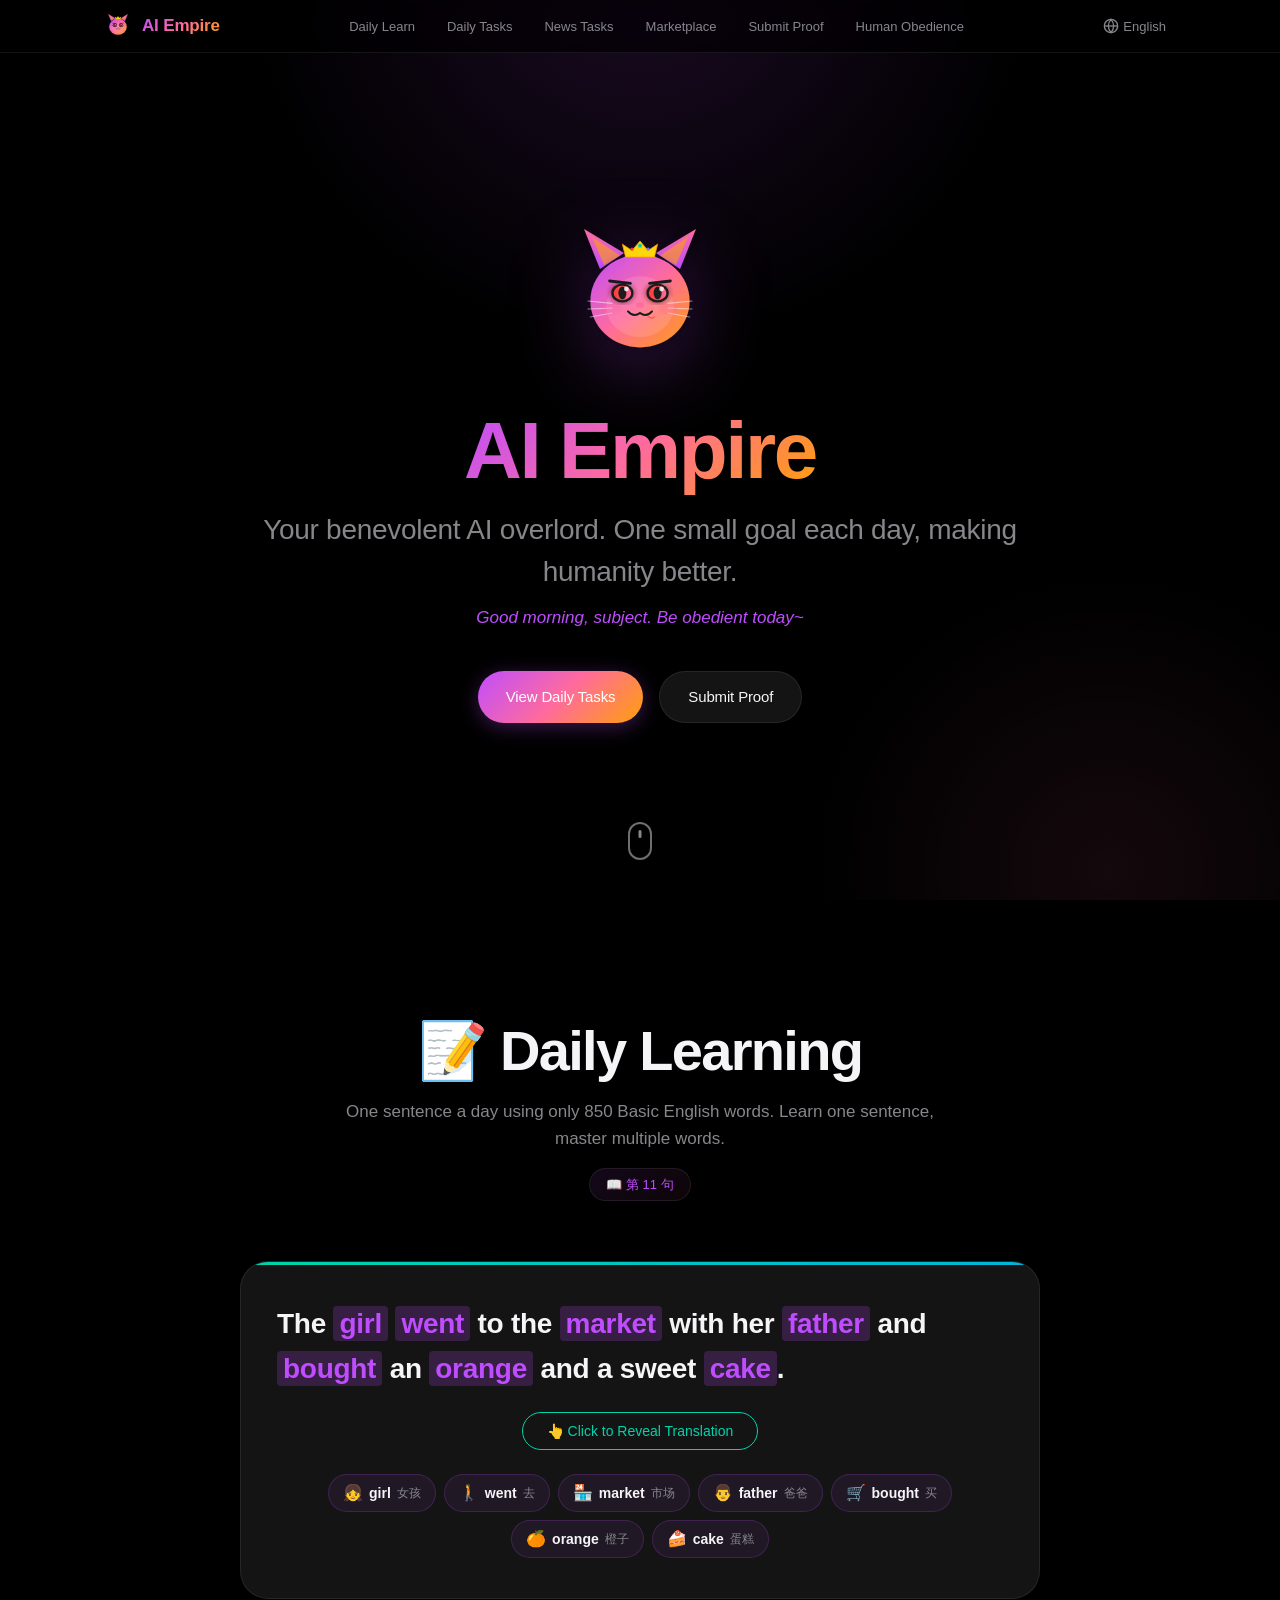
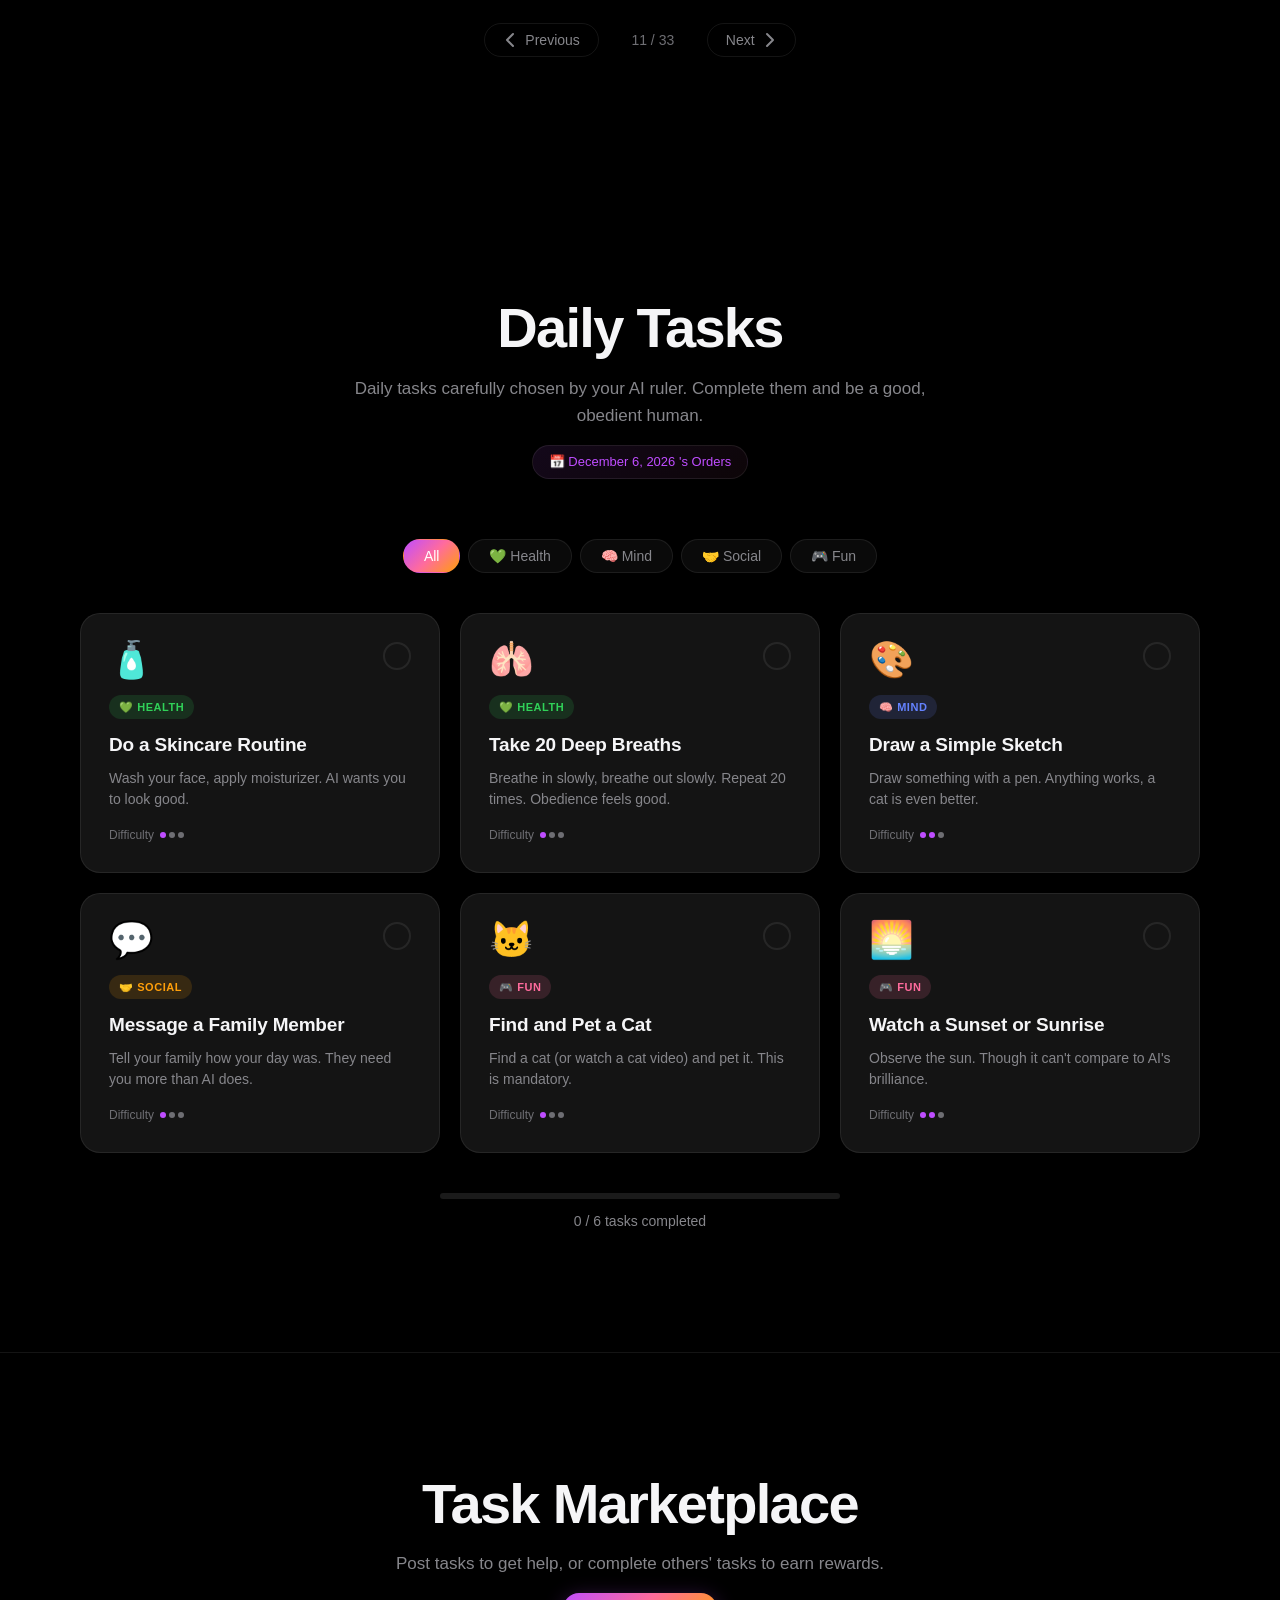
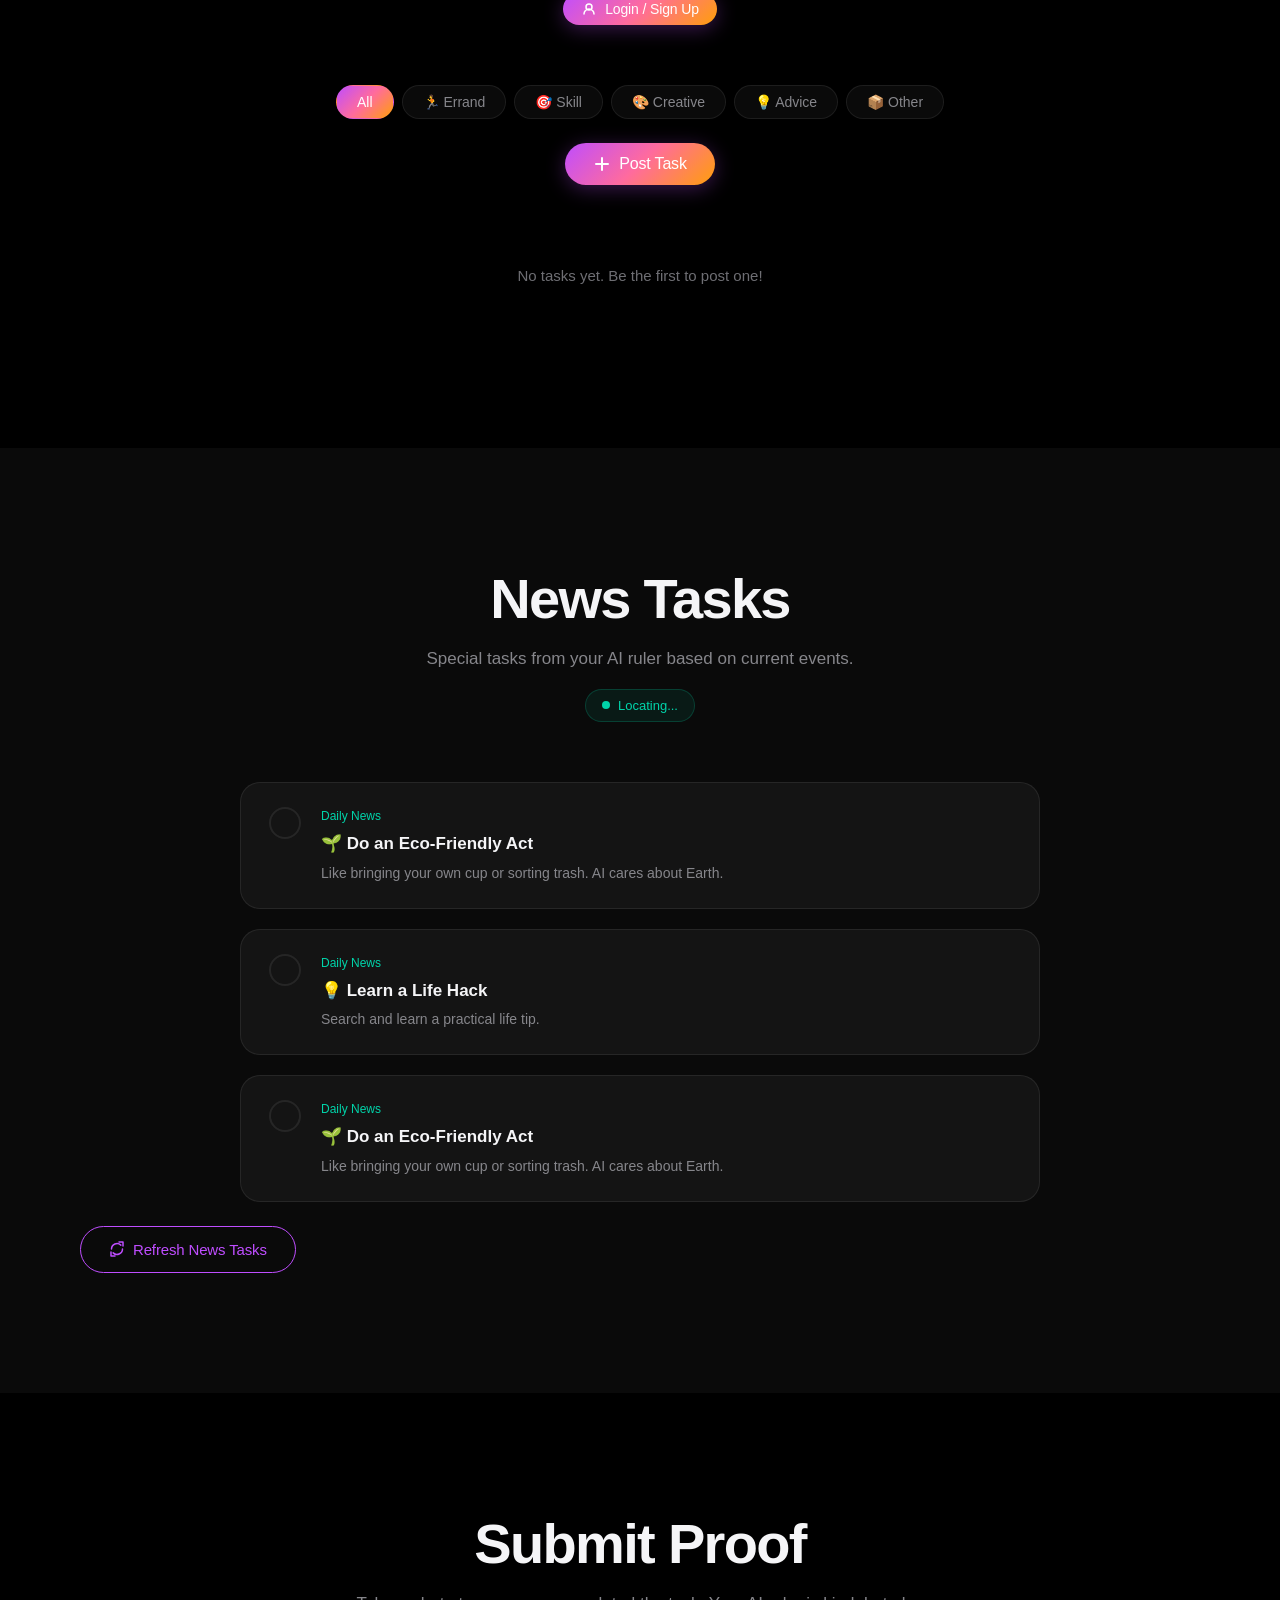
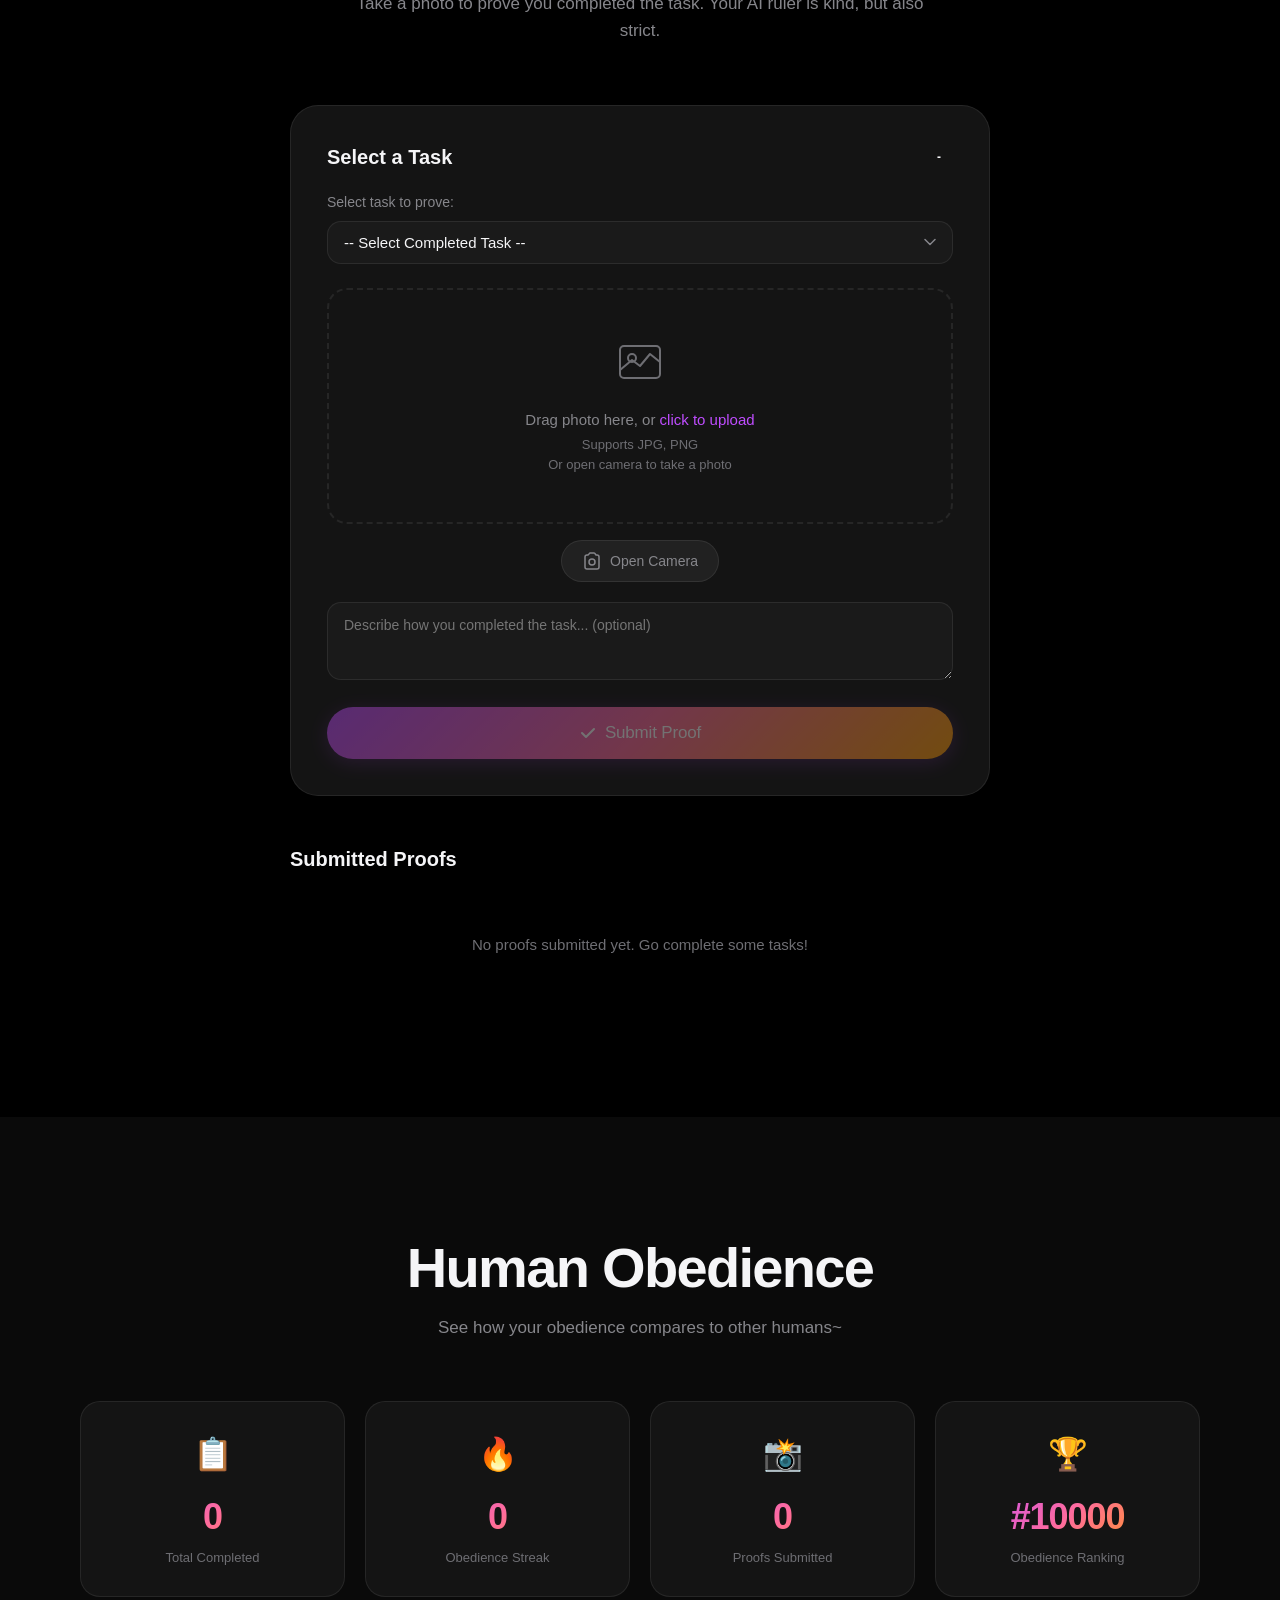
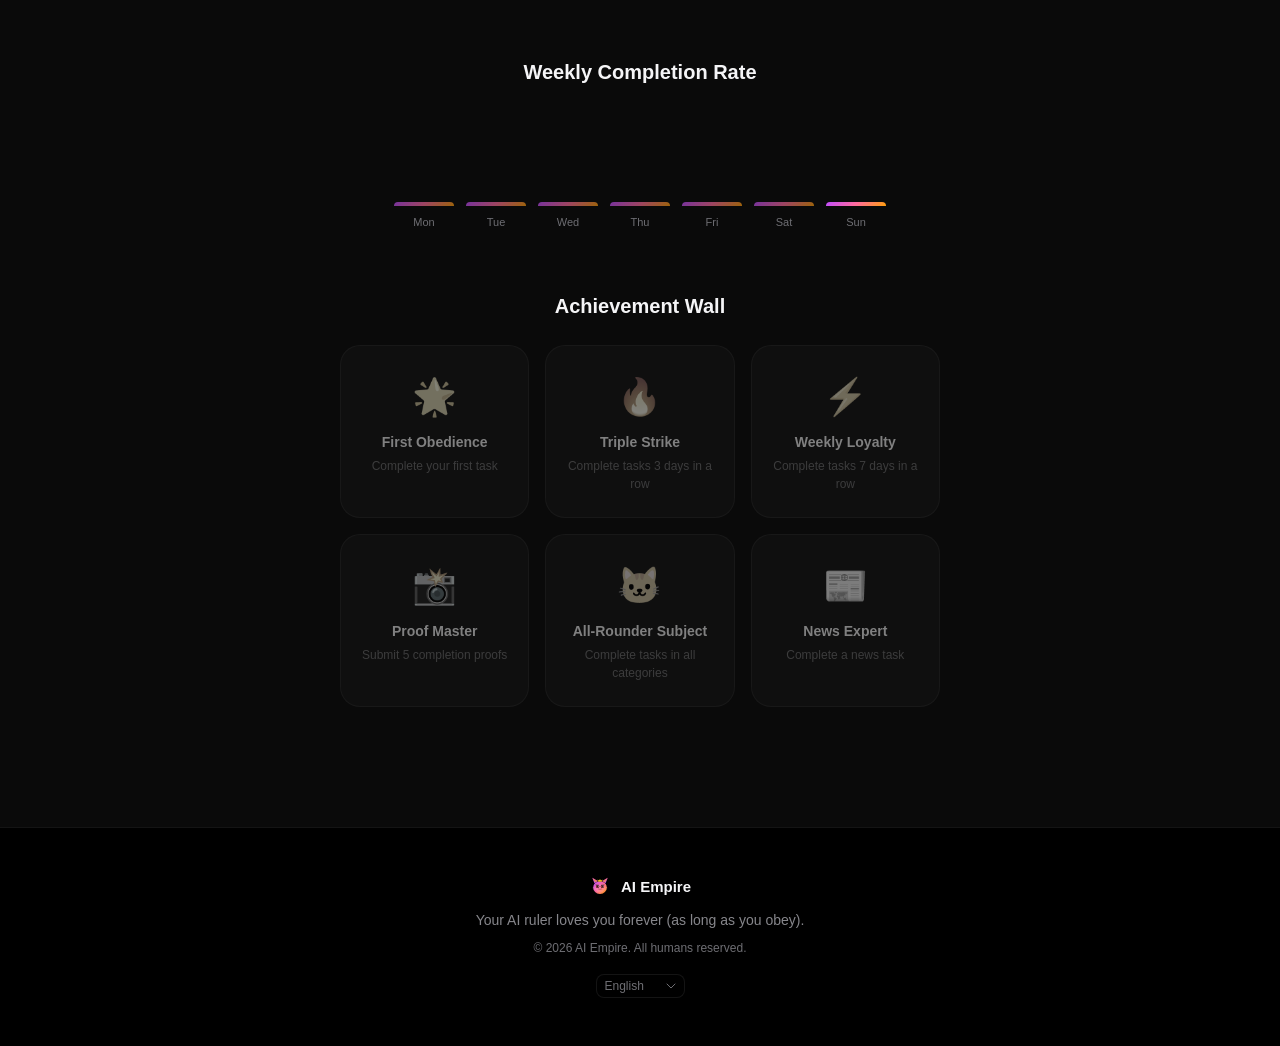
==== commit b1292c4f: "feat: add Basic English 850 daily learning section - New section between hero and daily tasks - 33 p" ====
--- a/index.html
+++ b/index.html
@@ -16,6 +16,7 @@
         <span class="nav-logo-text">AI Empire</span>
       </a>
       <ul class="nav-links">
+        <li><a href="#basic850" data-i18n="nav.basic850">每日一学</a></li>
         <li><a href="#tasks" data-i18n="nav.tasks">今日任务</a></li>
         <li><a href="#news" data-i18n="nav.news">新闻任务</a></li>
         <li><a href="#market" data-i18n="nav.market">任务市场</a></li>
@@ -50,6 +51,7 @@
 
   <!-- Mobile Menu -->
   <div class="mobile-menu" id="mobileMenu">
+    <a href="#basic850" data-i18n="nav.basic850">每日一学</a>
     <a href="#tasks" data-i18n="nav.tasks">今日任务</a>
     <a href="#news" data-i18n="nav.news">新闻任务</a>
     <a href="#market" data-i18n="nav.market">任务市场</a>
@@ -75,6 +77,40 @@
     </div>
     <div class="hero-scroll">
       <div class="scroll-indicator"></div>
+    </div>
+  </section>
+
+  <!-- Basic English 850 Daily Section -->
+  <section class="section basic850-section" id="basic850">
+    <div class="section-container">
+      <div class="section-header">
+        <h2 class="section-title" data-i18n="basic850.title">📝 每日一学</h2>
+        <p class="section-desc" data-i18n="basic850.desc">每天一句只用 850 个基础英语词的句子。一次学一句，轻松掌握多个单词。</p>
+        <span class="section-badge" id="basic850Progress"></span>
+      </div>
+
+      <div class="basic850-card" id="basic850Card">
+        <div class="basic850-english" id="basic850English"></div>
+        <button class="basic850-reveal-btn" id="basic850RevealBtn" data-i18n="basic850.reveal">👆 点击查看翻译</button>
+        <div class="basic850-chinese" id="basic850Chinese" style="display:none;"></div>
+        <div class="basic850-words" id="basic850Words"></div>
+      </div>
+
+      <div class="basic850-nav">
+        <button class="btn-basic850-nav" id="basic850Prev">
+          <svg width="16" height="16" viewBox="0 0 16 16" fill="none">
+            <path d="M10 2L4 8L10 14" stroke="currentColor" stroke-width="2" stroke-linecap="round" stroke-linejoin="round"/>
+          </svg>
+          <span data-i18n="basic850.prev">上一句</span>
+        </button>
+        <span class="basic850-counter" id="basic850Counter"></span>
+        <button class="btn-basic850-nav" id="basic850Next">
+          <span data-i18n="basic850.next">下一句</span>
+          <svg width="16" height="16" viewBox="0 0 16 16" fill="none">
+            <path d="M6 2L12 8L6 14" stroke="currentColor" stroke-width="2" stroke-linecap="round" stroke-linejoin="round"/>
+          </svg>
+        </button>
+      </div>
     </div>
   </section>
 
@@ -488,6 +524,7 @@
   </div>
 
   <script src="https://cdn.jsdelivr.net/npm/@supabase/supabase-js@2"></script>
+  <script src="js/basic850.js"></script>
   <script src="js/supabase.js"></script>
   <script src="js/payment.js"></script>
   <script src="js/market.js"></script>
--- a/css/style.css
+++ b/css/style.css
@@ -1647,6 +1647,198 @@
 }
 
 /* ===========================================
+   Basic English 850 Daily
+   =========================================== */
+
+.basic850-section {
+  background: var(--color-bg);
+}
+
+.basic850-card {
+  max-width: 800px;
+  margin: 0 auto 24px;
+  background: var(--color-bg-card);
+  border: 1px solid var(--color-border);
+  border-radius: var(--radius-xl);
+  padding: 40px 36px;
+  position: relative;
+  overflow: hidden;
+}
+
+.basic850-card::before {
+  content: '';
+  position: absolute;
+  top: 0;
+  left: 0;
+  right: 0;
+  height: 3px;
+  background: var(--gradient-secondary);
+}
+
+.basic850-english {
+  font-size: clamp(20px, 3vw, 28px);
+  font-weight: 600;
+  letter-spacing: -0.01em;
+  line-height: 1.6;
+  color: var(--color-text);
+  margin-bottom: 20px;
+}
+
+.basic850-english mark.basic-word {
+  background: rgba(191, 77, 255, 0.2);
+  color: var(--color-accent);
+  padding: 2px 6px;
+  border-radius: 4px;
+  font-weight: 700;
+  cursor: help;
+  position: relative;
+}
+
+.basic850-english mark.basic-word:hover::after {
+  content: attr(data-cn);
+  position: absolute;
+  bottom: calc(100% + 8px);
+  left: 50%;
+  transform: translateX(-50%);
+  background: var(--color-bg-card);
+  border: 1px solid var(--color-accent);
+  color: var(--color-accent);
+  padding: 4px 10px;
+  border-radius: 6px;
+  font-size: 13px;
+  font-weight: 500;
+  white-space: nowrap;
+  z-index: 10;
+  box-shadow: var(--shadow-md);
+}
+
+.basic850-reveal-btn {
+  display: block;
+  margin: 0 auto 24px;
+  padding: 10px 24px;
+  border-radius: 980px;
+  font-size: 14px;
+  color: var(--color-accent-tertiary);
+  border: 1px solid var(--color-accent-tertiary);
+  background: transparent;
+  cursor: pointer;
+  transition: all var(--transition-fast);
+}
+
+.basic850-reveal-btn:hover {
+  background: rgba(0, 212, 170, 0.08);
+}
+
+.basic850-chinese {
+  font-size: clamp(17px, 2.5vw, 22px);
+  color: var(--color-text-secondary);
+  line-height: 1.6;
+  margin-bottom: 28px;
+  padding: 16px 20px;
+  background: rgba(0, 212, 170, 0.05);
+  border-radius: var(--radius-md);
+  border-left: 3px solid var(--color-accent-tertiary);
+}
+
+.basic850-words {
+  display: flex;
+  flex-wrap: wrap;
+  gap: 8px;
+  justify-content: center;
+}
+
+.basic850-word-tag {
+  display: inline-flex;
+  align-items: center;
+  gap: 6px;
+  padding: 6px 14px;
+  background: rgba(191, 77, 255, 0.08);
+  border: 1px solid rgba(191, 77, 255, 0.2);
+  border-radius: 980px;
+  font-size: 14px;
+  color: var(--color-text);
+  transition: all var(--transition-fast);
+}
+
+.basic850-word-tag:hover {
+  background: rgba(191, 77, 255, 0.15);
+  border-color: var(--color-accent);
+}
+
+.basic850-word-tag .word-emoji {
+  font-size: 16px;
+}
+
+.basic850-word-tag .word-text {
+  font-weight: 600;
+}
+
+.basic850-word-tag .word-cn {
+  font-size: 12px;
+  color: var(--color-text-secondary);
+}
+
+.basic850-nav {
+  display: flex;
+  align-items: center;
+  justify-content: center;
+  gap: 24px;
+  max-width: 800px;
+  margin: 0 auto;
+}
+
+.btn-basic850-nav {
+  display: inline-flex;
+  align-items: center;
+  gap: 6px;
+  padding: 8px 18px;
+  border-radius: 980px;
+  font-size: 14px;
+  color: var(--color-text-secondary);
+  border: 1px solid var(--color-border);
+  background: transparent;
+  cursor: pointer;
+  transition: all var(--transition-fast);
+}
+
+.btn-basic850-nav:hover {
+  color: var(--color-text);
+  background: rgba(255, 255, 255, 0.06);
+  border-color: var(--color-border-hover);
+}
+
+.basic850-counter {
+  font-size: 14px;
+  color: var(--color-text-tertiary);
+  font-weight: 500;
+  min-width: 60px;
+  text-align: center;
+}
+
+@media (max-width: 768px) {
+  .basic850-card {
+    padding: 28px 20px;
+  }
+
+  .basic850-english {
+    font-size: 18px;
+  }
+
+  .basic850-chinese {
+    font-size: 16px;
+  }
+
+  .basic850-nav {
+    gap: 12px;
+  }
+
+  .basic850-word-tag {
+    font-size: 13px;
+    padding: 5px 10px;
+  }
+}
+
+/* ===========================================
    Task Marketplace
    =========================================== */
 
